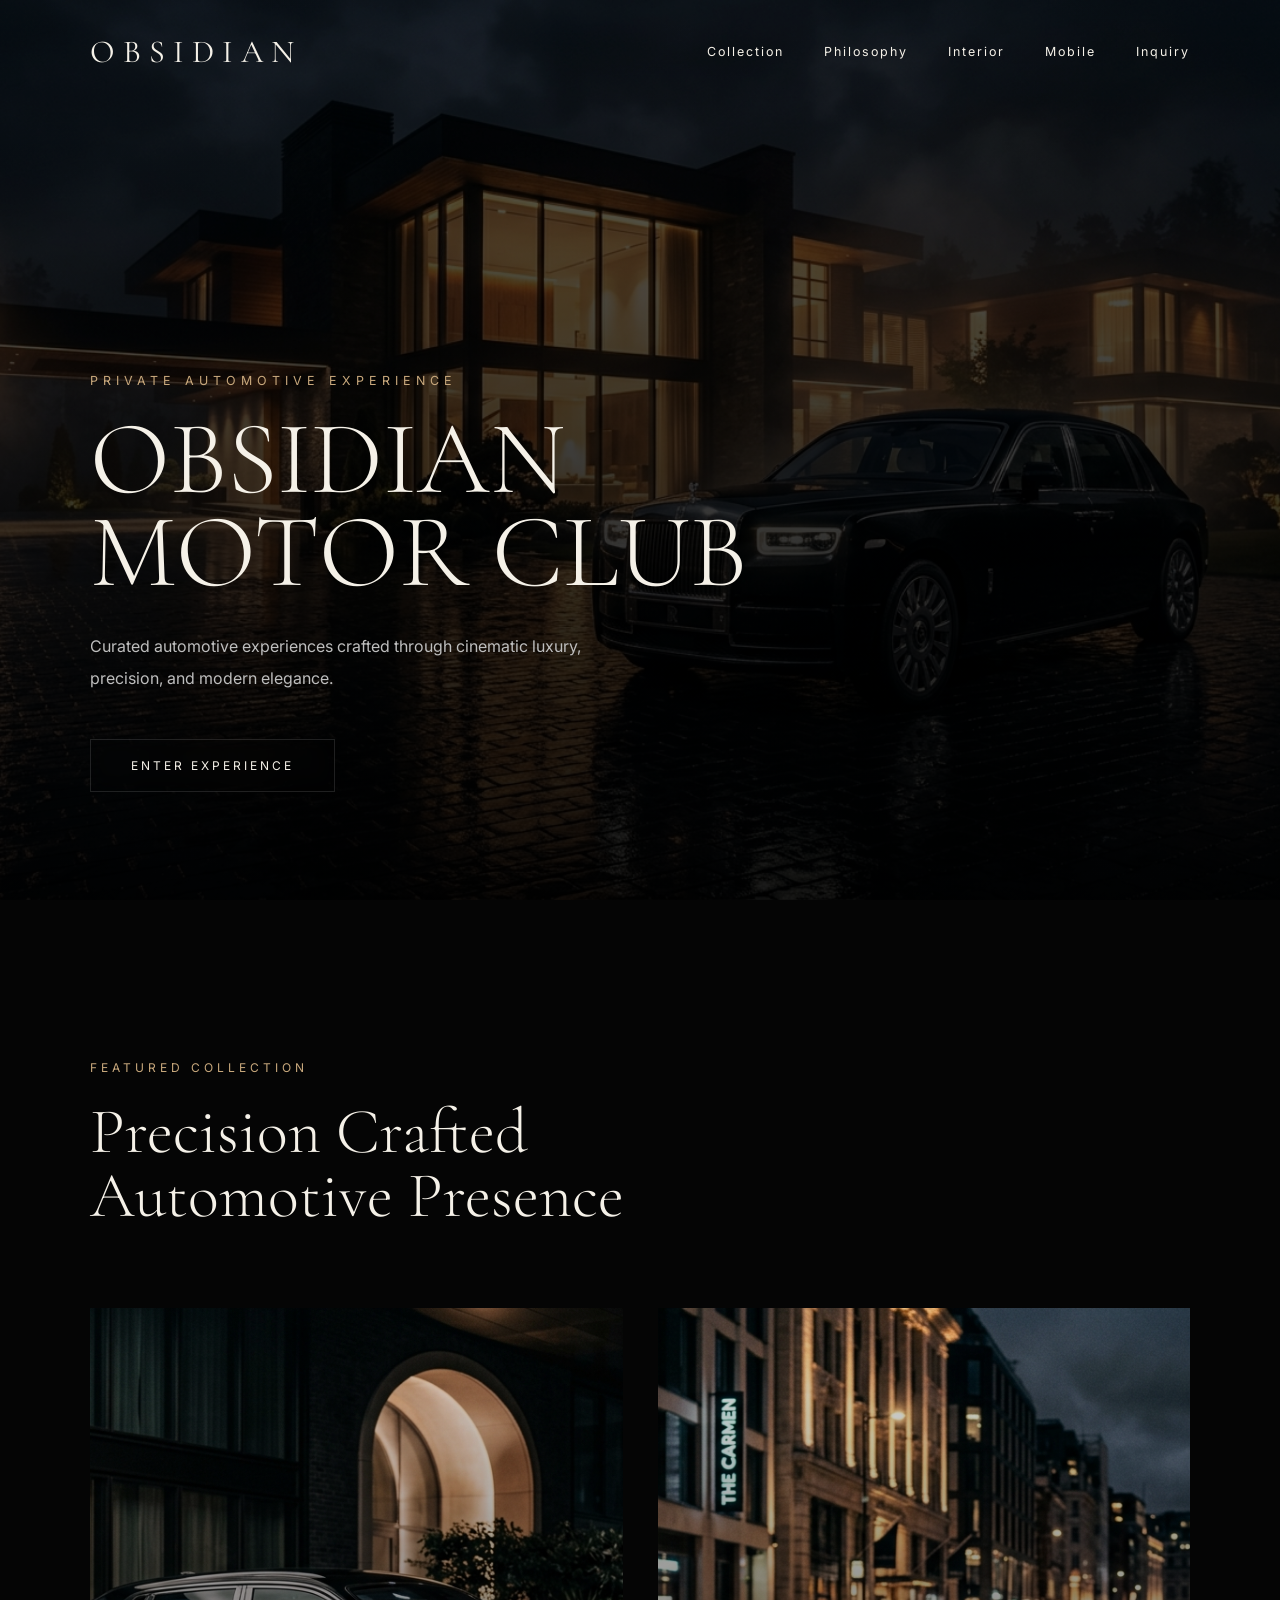
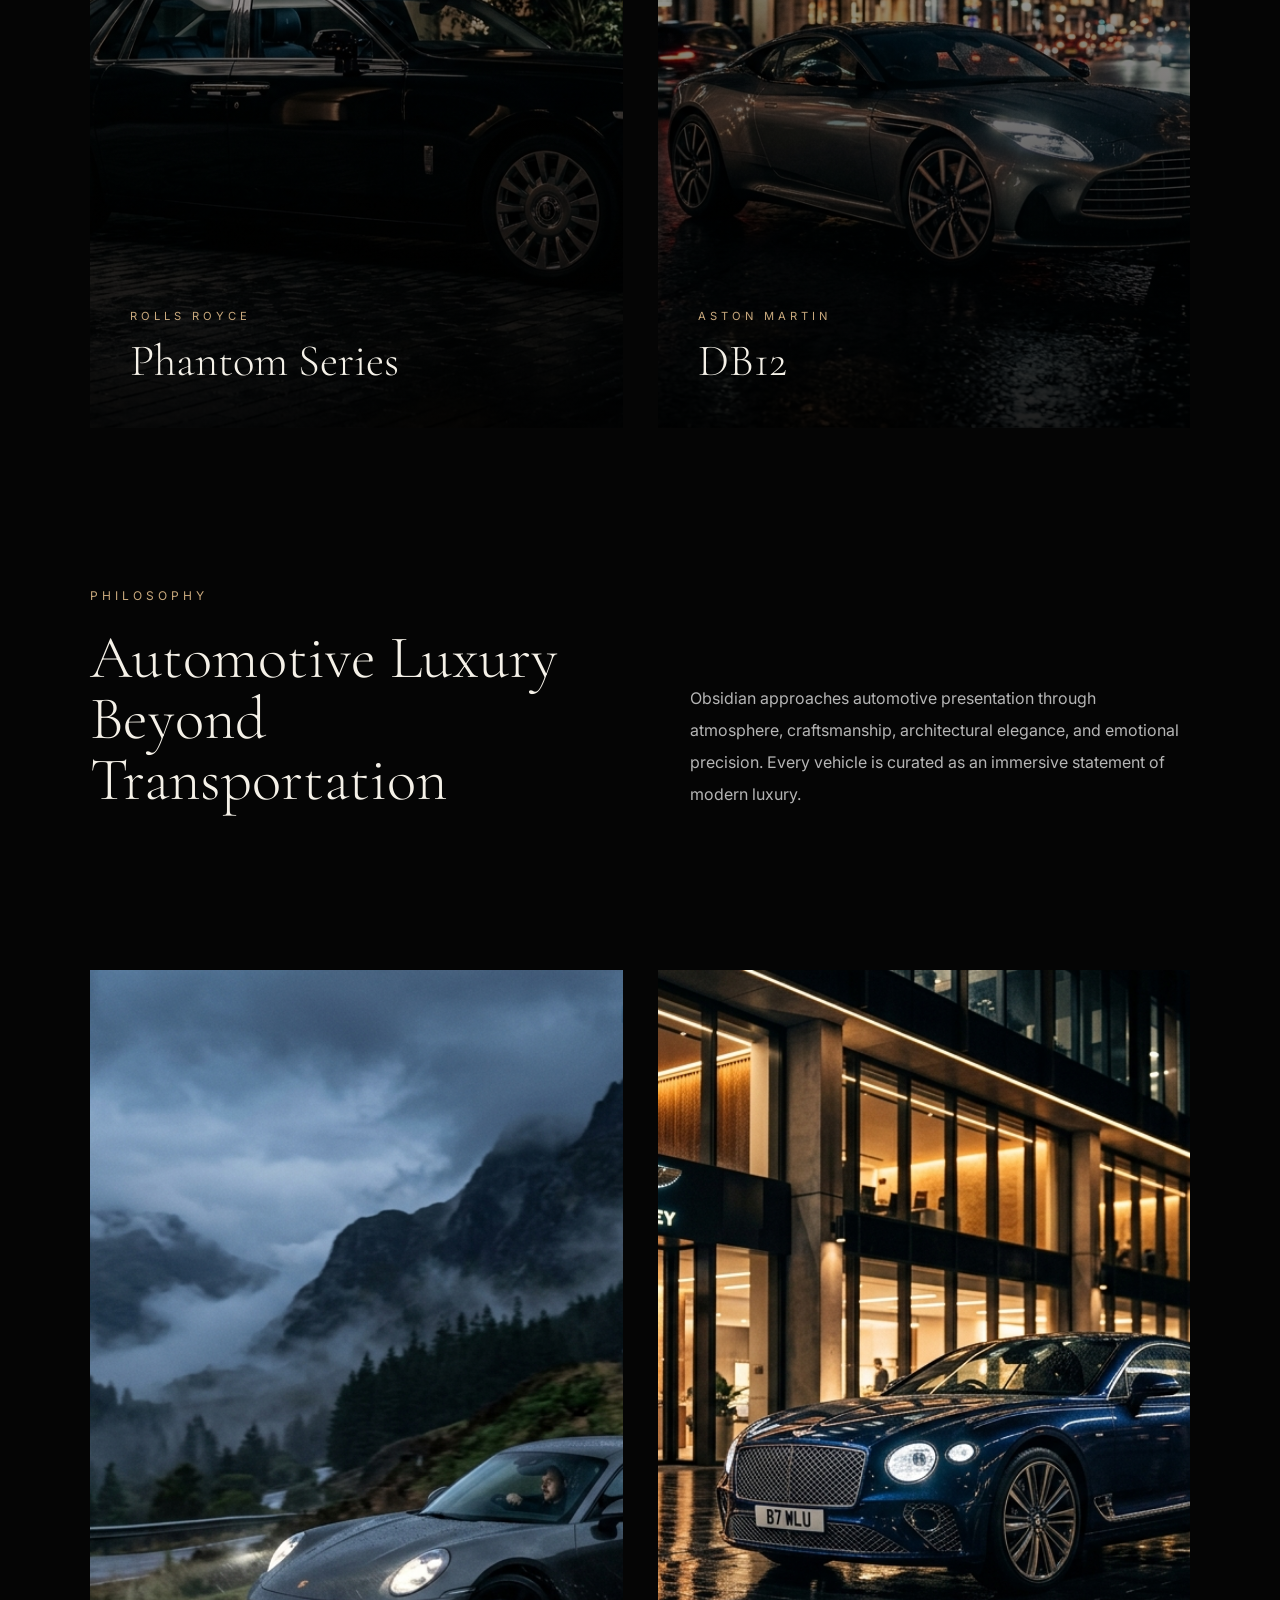
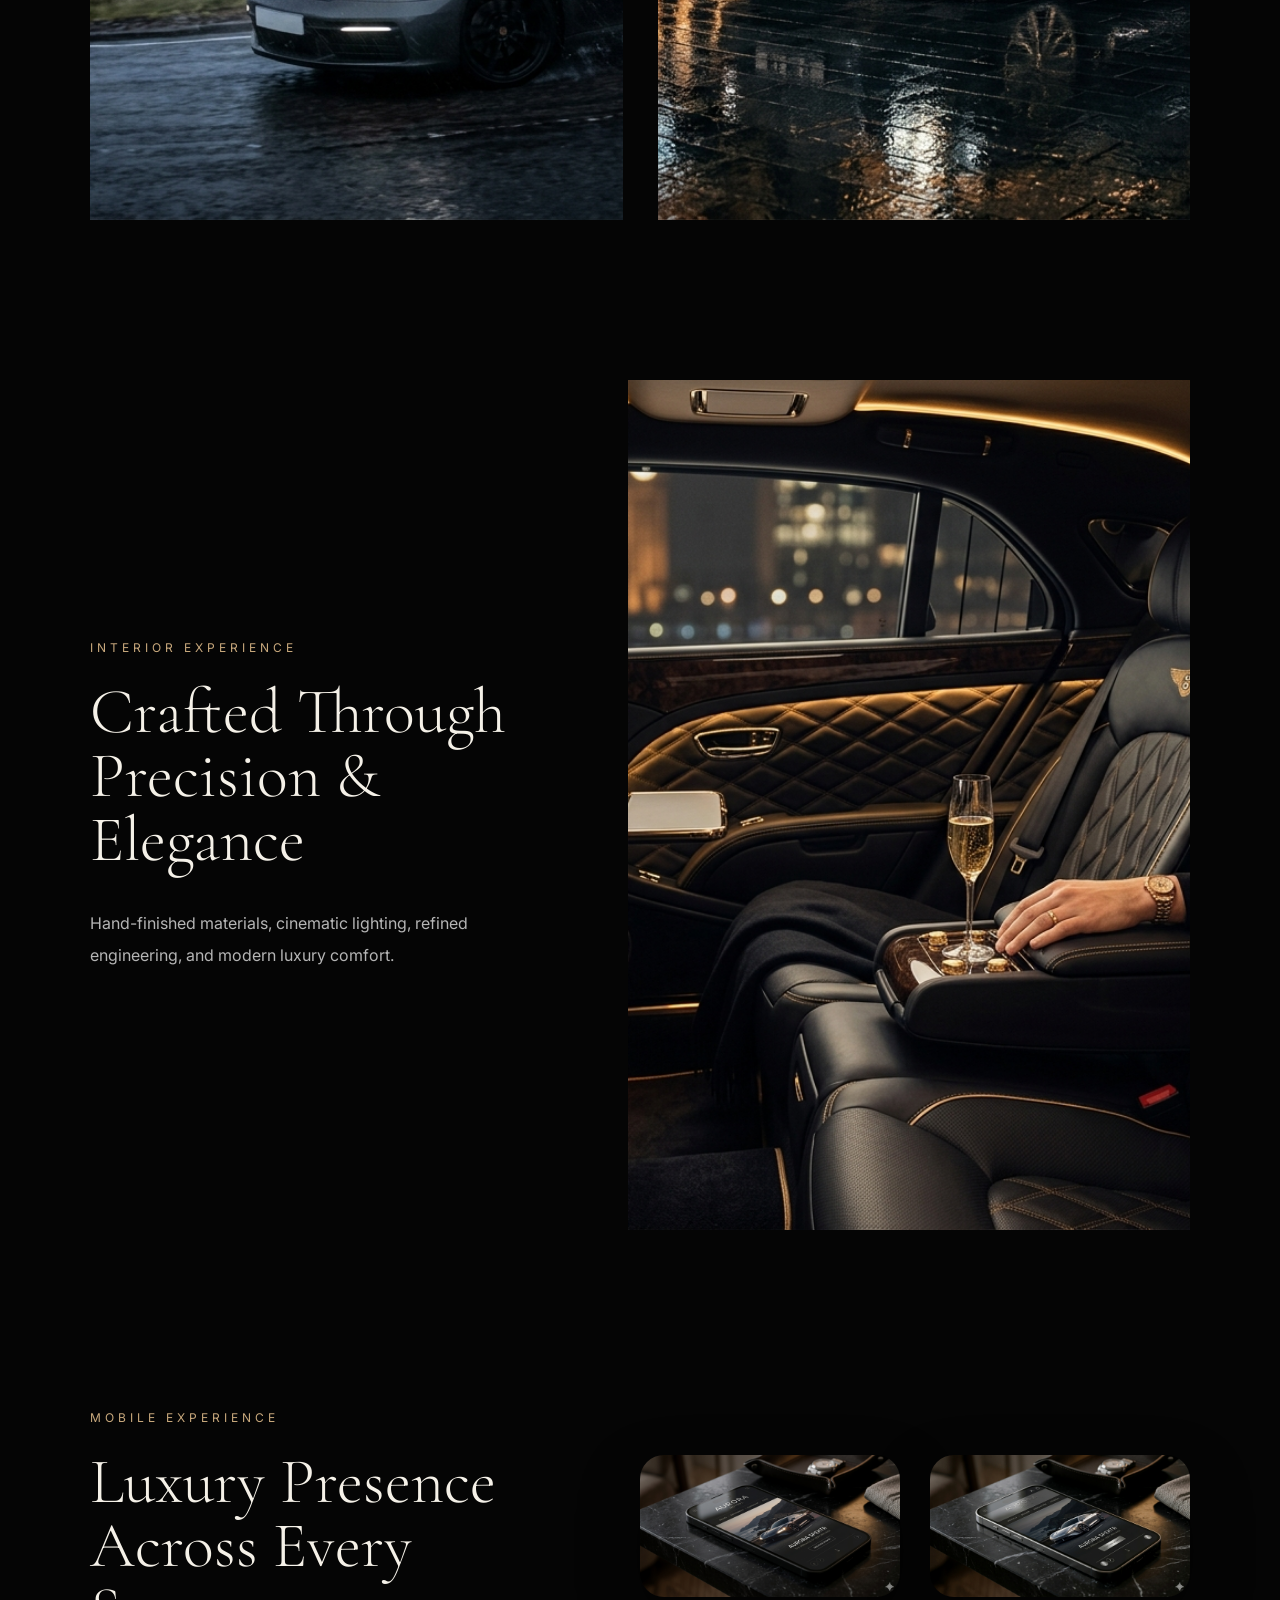
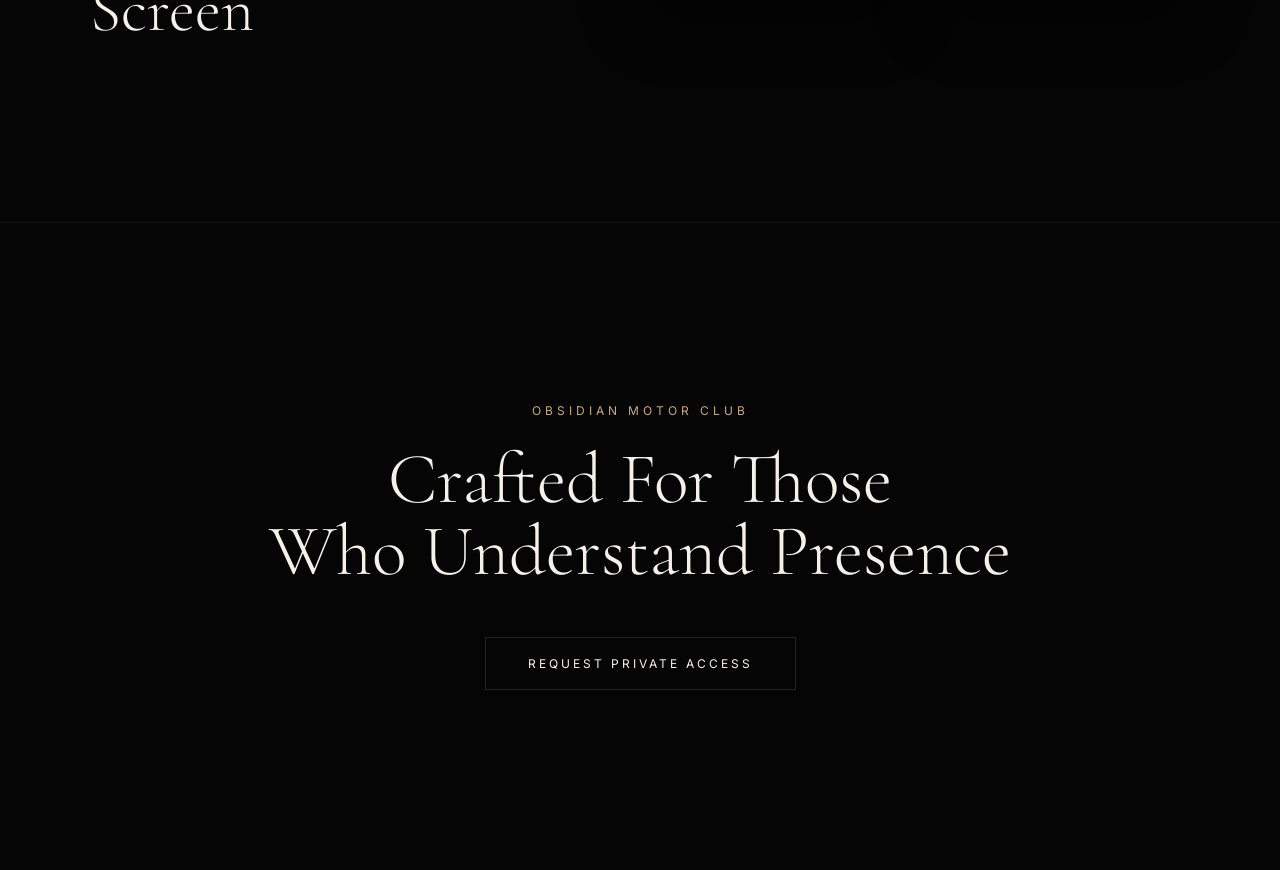
==== index.html @ 3d10000f "index.html" ====
<!DOCTYPE html>

<html lang="en">

<head>

<meta charset="UTF-8">

<meta name="viewport"
content="width=device-width, initial-scale=1.0">

<title>
OBSIDIAN MOTOR CLUB
</title>

<link rel="preconnect"
href="https://fonts.googleapis.com">

<link rel="preconnect"
href="https://fonts.gstatic.com"
crossorigin>

<link
href="https://fonts.googleapis.com/css2?family=Cormorant+Garamond:wght@300;400;500;600&family=Inter:wght@300;400;500&display=swap"
rel="stylesheet">

<link rel="stylesheet"
href="style.css">

</head>

<body>

<!-- HERO -->

<section class="hero">

    <div class="hero-overlay"></div>

    <img
    src="images/obsidian-hero.jpg"
    alt="Obsidian Motor Club"
    class="hero-image parallax">

    <!-- HEADER -->

 <header id="header">

    <div class="logo">

        OBSIDIAN

    </div>

    <nav>

        <a href="#collection">
            Collection
        </a>

        <a href="#philosophy">
            Philosophy
        </a>

        <a href="#interior">
            Interior
        </a>

        <a href="#mobile">
            Mobile
        </a>

        <a href="#contact">
            Inquiry
        </a>

    </nav>

    </header>

    <!-- HERO CONTENT -->

    <div class="hero-content reveal">

        <p>
            PRIVATE AUTOMOTIVE EXPERIENCE
        </p>

        <h1>

            OBSIDIAN <br>
            MOTOR CLUB

        </h1>

        <span>

            Curated automotive experiences
            crafted through cinematic luxury,
            precision, and modern elegance.

        </span>

        <a href="#collection"
        class="hero-btn">

            ENTER EXPERIENCE

        </a>

    </div>

</section>

<!-- COLLECTION -->

<section class="collection reveal"
id="collection">

    <div class="section-title">

        <p>
            FEATURED COLLECTION
        </p>

        <h2>

            Precision Crafted <br>
            Automotive Presence

        </h2>

    </div>

    <div class="collection-grid">

        <!-- CARD 1 -->

        <div class="car-card">

            <img
            src="images/car-1.jpg"
            alt="Rolls Royce"
            class="parallax">

            <div class="car-overlay"></div>

            <div class="car-info">

                <span>
                    ROLLS ROYCE
                </span>

                <h3>
                    Phantom Series
                </h3>

            </div>

        </div>

        <!-- CARD 2 -->

        <div class="car-card">

            <img
            src="images/car-2.jpg"
            alt="Aston Martin"
            class="parallax">

            <div class="car-overlay"></div>

            <div class="car-info">

                <span>
                    ASTON MARTIN
                </span>

                <h3>
                    DB12
                </h3>

            </div>

        </div>

    </div>

</section>

<!-- PHILOSOPHY -->

<section class="philosophy reveal">

    <div class="philosophy-left">

        <p>
            PHILOSOPHY
        </p>

        <h2>

            Automotive Luxury <br>
            Beyond Transportation

        </h2>

    </div>

    <div class="philosophy-right">

        <p>

            Obsidian approaches automotive
            presentation through atmosphere,
            craftsmanship, architectural
            elegance, and emotional precision.

            Every vehicle is curated as an
            immersive statement of modern luxury.

        </p>

    </div>

</section>

<!-- CINEMATIC SHOWCASE -->

<section class="cinematic-showcase reveal">

    <img
    src="images/showcase-1.jpg"
    alt="Luxury Automotive"
    class="parallax">

    <img
    src="images/showcase-2.jpg"
    alt="Luxury Automotive"
    class="parallax">

</section>

<!-- INTERIOR EXPERIENCE -->

<section class="interior-experience reveal">

    <div class="interior-content">

        <p>
            INTERIOR EXPERIENCE
        </p>

        <h2>

            Crafted Through <br>
            Precision & Elegance

        </h2>

        <span>

            Hand-finished materials,
            cinematic lighting,
            refined engineering,
            and modern luxury comfort.

        </span>

    </div>

    <img
    src="images/interior.jpg"
    alt="Luxury Interior"
    class="parallax">

</section>

<!-- MOBILE EXPERIENCE -->

<section class="mobile-experience reveal">

    <div class="mobile-left">

        <p>
            MOBILE EXPERIENCE
        </p>

        <h2>

            Luxury Presence <br>
            Across Every Screen

        </h2>

    </div>

    <div class="mobile-right">

        <img
        src="images/mobile-1.jpg"
        alt="Mobile Experience">

        <img
        src="images/mobile-2.jpg"
        alt="Mobile Experience">

    </div>

</section>

<!-- CLOSING -->

<section class="closing reveal">

    <p>
        OBSIDIAN MOTOR CLUB
    </p>

    <h2>

        Crafted For Those <br>
        Who Understand Presence

    </h2>

    <a href="#">

        REQUEST PRIVATE ACCESS

    </a>

</section>

<script src="script.js"></script>

</body>

            </html>
---- style.css ----
/* RESET */

*{
    margin:0;
    padding:0;
    box-sizing:border-box;
}

html{
    scroll-behavior:smooth;
}

body{
    background:#050505;
    color:#F5F1E8;

    font-family:'Inter',sans-serif;

    overflow-x:hidden;
}

body::after{
    content:"";

    position:fixed;
    inset:0;

    background-image:
    url("https://www.transparenttextures.com/patterns/asfalt-dark.png");

    opacity:0.03;

    pointer-events:none;

    z-index:999;
}

/* GLOBAL */

section{
    position:relative;
}

img{
    display:block;
}

img{
    transition:1.4s ease;
}

img:hover{
    transform:scale(1.02);
}

/* HERO */

.hero{
    position:relative;

    width:100%;
    height:100vh;

    overflow:hidden;
}

.hero-image{
    width:100%;
    height:100%;

    object-fit:cover;

    filter:brightness(45%);
}

.hero-overlay{
    position:absolute;
    inset:0;

    background:
    linear-gradient(
        to bottom,
        rgba(0,0,0,0.15),
        rgba(0,0,0,0.78)
    );

    z-index:1;
}

/* HEADER */

header{
    position:fixed;

    top:0;
    left:0;

    width:100%;

    padding:32px 7%;

    display:flex;
    justify-content:space-between;
    align-items:center;

    z-index:1000;

    transition:0.45s ease;
}

/* STICKY HEADER */

header.sticky{
    background:
    rgba(5,5,5,0.88);

    backdrop-filter:blur(18px);

    border-bottom:
    1px solid rgba(255,255,255,0.05);

    padding:24px 7%;
}

/* NAV */

nav{
    display:flex;
    gap:40px;
}

nav a{
    text-decoration:none;

    color:#F5F1E8;

    font-size:0.78rem;

    letter-spacing:2px;

    transition:0.4s ease;
}

nav a:hover{
    color:#C9A97D;
}

.logo{
    font-family:
    'Cormorant Garamond',serif;

    font-size:2rem;

    letter-spacing:8px;
}

.header-btn{
    color:#F5F1E8;

    text-decoration:none;

    letter-spacing:3px;

    font-size:0.75rem;

    transition:0.4s ease;
}

.header-btn:hover{
    color:#C9A97D;
}

/* HERO CONTENT */

.hero-content{
    position:absolute;

    left:7%;
    bottom:12%;

    z-index:5;

    max-width:700px;
}

.hero-content{
    animation:
    heroFade 1.8s ease;
}

@keyframes heroFade{

    from{
        opacity:0;
        transform:
        translateY(40px);
    }

    to{
        opacity:1;
        transform:
        translateY(0);
    }

}
    
.hero-content p{
    color:#C9A97D;

    letter-spacing:5px;

    font-size:0.78rem;

    margin-bottom:25px;
}

.hero-content h1{
    font-family:
    'Cormorant Garamond',serif;

    font-size:6.5rem;
    font-weight:300;

    line-height:0.9;

    margin-bottom:30px;
}

.hero-content span{
    display:block;

    max-width:560px;

    color:#BEBEBE;

    line-height:2;

    margin-bottom:45px;
}

.hero-btn{
    display:inline-block;

    padding:18px 40px;

    border:
    1px solid rgba(255,255,255,0.12);

    color:#F5F1E8;

    text-decoration:none;

    letter-spacing:3px;

    font-size:0.75rem;

    transition:0.45s ease;

    backdrop-filter:blur(10px);
}

.hero-btn:hover{
    background:#F5F1E8;
    color:#050505;
             }

/* COLLECTION */

.collection{
    padding:160px 7%;
}

.section-title{
    margin-bottom:80px;
}

.section-title p{
    color:#C9A97D;

    letter-spacing:4px;

    font-size:0.75rem;

    margin-bottom:25px;
}

.section-title h2{
    font-family:
    'Cormorant Garamond',serif;

    font-size:4rem;
    font-weight:300;

    line-height:1;
}

/* GRID */

.collection-grid{
    display:grid;

    grid-template-columns:
    repeat(2,1fr);

    gap:35px;
}

/* CARD */

.car-card{
    position:relative;

    overflow:hidden;

    height:720px;
}

.car-card img{
    width:100%;
    height:100%;

    object-fit:cover;

    transition:1.2s ease;
}

.car-card:hover img{
    transform:scale(1.05);
}

.car-overlay{
    position:absolute;
    inset:0;

    background:
    linear-gradient(
        to top,
        rgba(0,0,0,0.88),
        rgba(0,0,0,0.1)
    );
}

.car-info{
    position:absolute;

    left:40px;
    bottom:40px;

    z-index:5;
}

.car-info span{
    color:#C9A97D;

    letter-spacing:4px;

    font-size:0.7rem;
}

.car-info h3{
    margin-top:10px;

    font-family:
    'Cormorant Garamond',serif;

    font-size:2.8rem;
    font-weight:300;
}

/* PHILOSOPHY */

.philosophy{
    padding:0 7% 160px;

    display:grid;

    grid-template-columns:
    1fr 1fr;

    gap:100px;
}

.philosophy-left p{
    color:#C9A97D;

    letter-spacing:4px;

    font-size:0.75rem;

    margin-bottom:25px;
}

.philosophy-left h2{
    font-family:
    'Cormorant Garamond',serif;

    font-size:3.8rem;
    font-weight:300;

    line-height:1;
}

.philosophy-right{
    display:flex;
    align-items:flex-end;
}

.philosophy-right p{
    color:#B5B5B5;

    line-height:2;
}

/* CINEMATIC SHOWCASE */

.cinematic-showcase{
    padding:0 7% 160px;

    display:grid;

    grid-template-columns:
    1fr 1fr;

    gap:35px;
}

.cinematic-showcase img{
    width:100%;
    height:850px;

    object-fit:cover;

    transition:1s ease;
}

.cinematic-showcase img:hover{
    transform:scale(1.02);
    }

/* INTERIOR EXPERIENCE */

.interior-experience{
    padding:0 7% 180px;

    display:grid;

    grid-template-columns:
    1fr 1.2fr;

    gap:70px;

    align-items:center;
}

.interior-content p{
    color:#C9A97D;

    letter-spacing:4px;

    font-size:0.75rem;

    margin-bottom:25px;
}

.interior-content h2{
    font-family:
    'Cormorant Garamond',serif;

    font-size:4rem;
    font-weight:300;

    line-height:1;

    margin-bottom:35px;
}

.interior-content span{
    display:block;

    color:#B5B5B5;

    line-height:2;

    max-width:500px;
}

.interior-experience img{
    width:100%;
    height:850px;

    object-fit:cover;
}

/* MOBILE EXPERIENCE */

.mobile-experience{
    padding:0 7% 180px;

    display:grid;

    grid-template-columns:
    1fr 1fr;

    gap:80px;

    align-items:center;
}

.mobile-left p{
    color:#C9A97D;

    letter-spacing:4px;

    font-size:0.75rem;

    margin-bottom:25px;
}

.mobile-left h2{
    font-family:
    'Cormorant Garamond',serif;

    font-size:4rem;
    font-weight:300;

    line-height:1;
}

.mobile-right{
    display:flex;
    justify-content:center;
    gap:30px;
}

.mobile-right img{
    width:260px;

    border-radius:24px;

    box-shadow:
    0 25px 60px rgba(0,0,0,0.45);
}

/* CLOSING */

.closing{
    padding:180px 7%;

    text-align:center;

    border-top:
    1px solid rgba(255,255,255,0.05);
}

.closing p{
    color:#C9A97D;

    letter-spacing:4px;

    font-size:0.75rem;

    margin-bottom:25px;
}

.closing h2{
    font-family:
    'Cormorant Garamond',serif;

    font-size:4.5rem;
    font-weight:300;

    line-height:1;

    margin-bottom:50px;
}

.closing a{
    display:inline-block;

    padding:18px 42px;

    border:
    1px solid rgba(255,255,255,0.12);

    color:#F5F1E8;

    text-decoration:none;

    letter-spacing:3px;

    font-size:0.75rem;

    transition:0.45s ease;
}

.closing a:hover{
    background:#F5F1E8;
    color:#050505;
}

/* REVEAL */

.reveal{
    opacity:0;

    transform:
    translateY(80px);

    transition:
    opacity 1.2s ease,
    transform 1.2s ease;
}

.reveal.active{
    opacity:1;

    transform:
    translateY(0);
    }

/* RESPONSIVE */

@media(max-width:992px){

    .hero-content h1,
    .section-title h2,
    .philosophy-left h2,
    .interior-content h2,
    .mobile-left h2,
    .closing h2{
        font-size:3rem;
    }

    .collection-grid,
    .cinematic-showcase,
    .philosophy,
    .interior-experience,
    .mobile-experience{
        grid-template-columns:1fr;
    }

    .car-card,
    .cinematic-showcase img,
    .interior-experience img{
        height:600px;
    }

}

@media(max-width:768px){

    header{
        padding:28px 6%;
    }

    .hero-content{
        left:6%;
        right:6%;
        bottom:10%;
    }

    .hero-content h1{
        font-size:3.5rem;
    }

    .collection,
    .philosophy,
    .cinematic-showcase,
    .interior-experience,
    .mobile-experience,
    .closing{
        padding-left:6%;
        padding-right:6%;
    }

    .mobile-right{
        flex-direction:column;
        align-items:center;
    }

    .mobile-right img{
        width:220px;
    }

    }
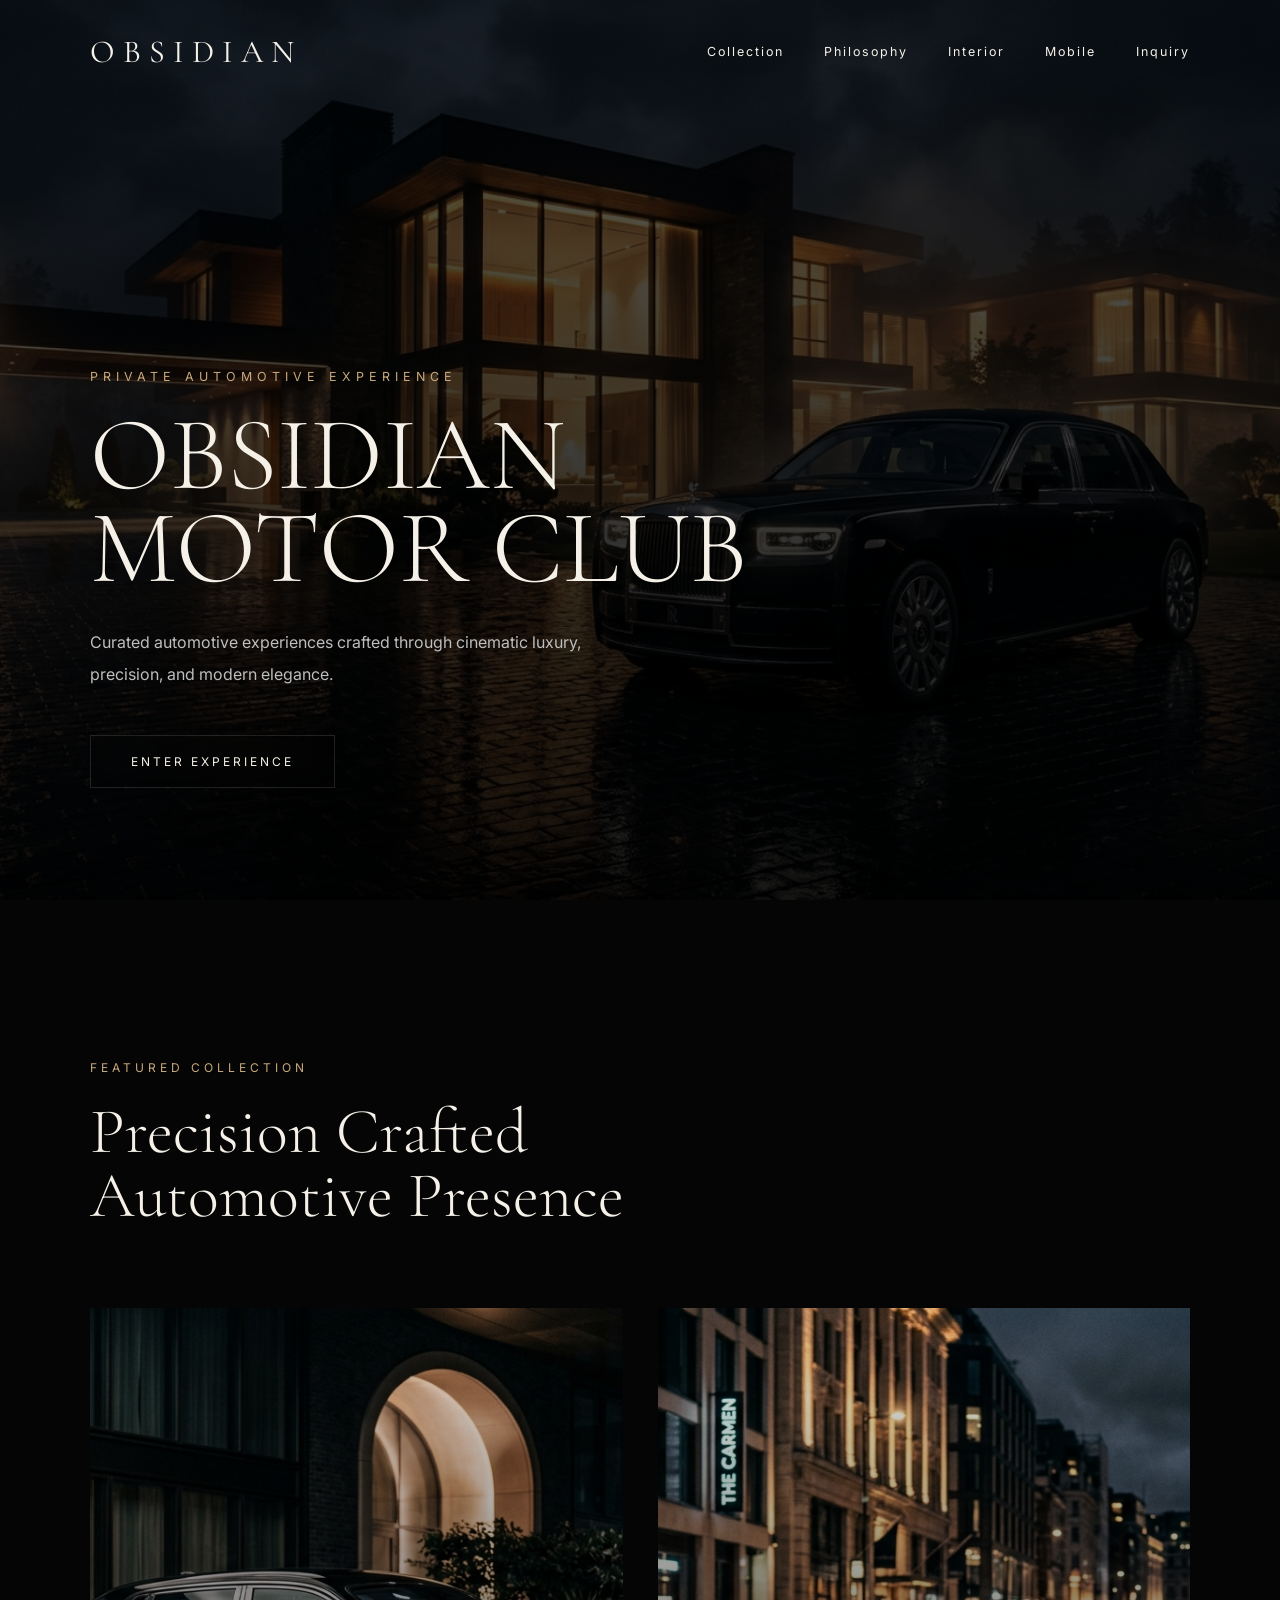
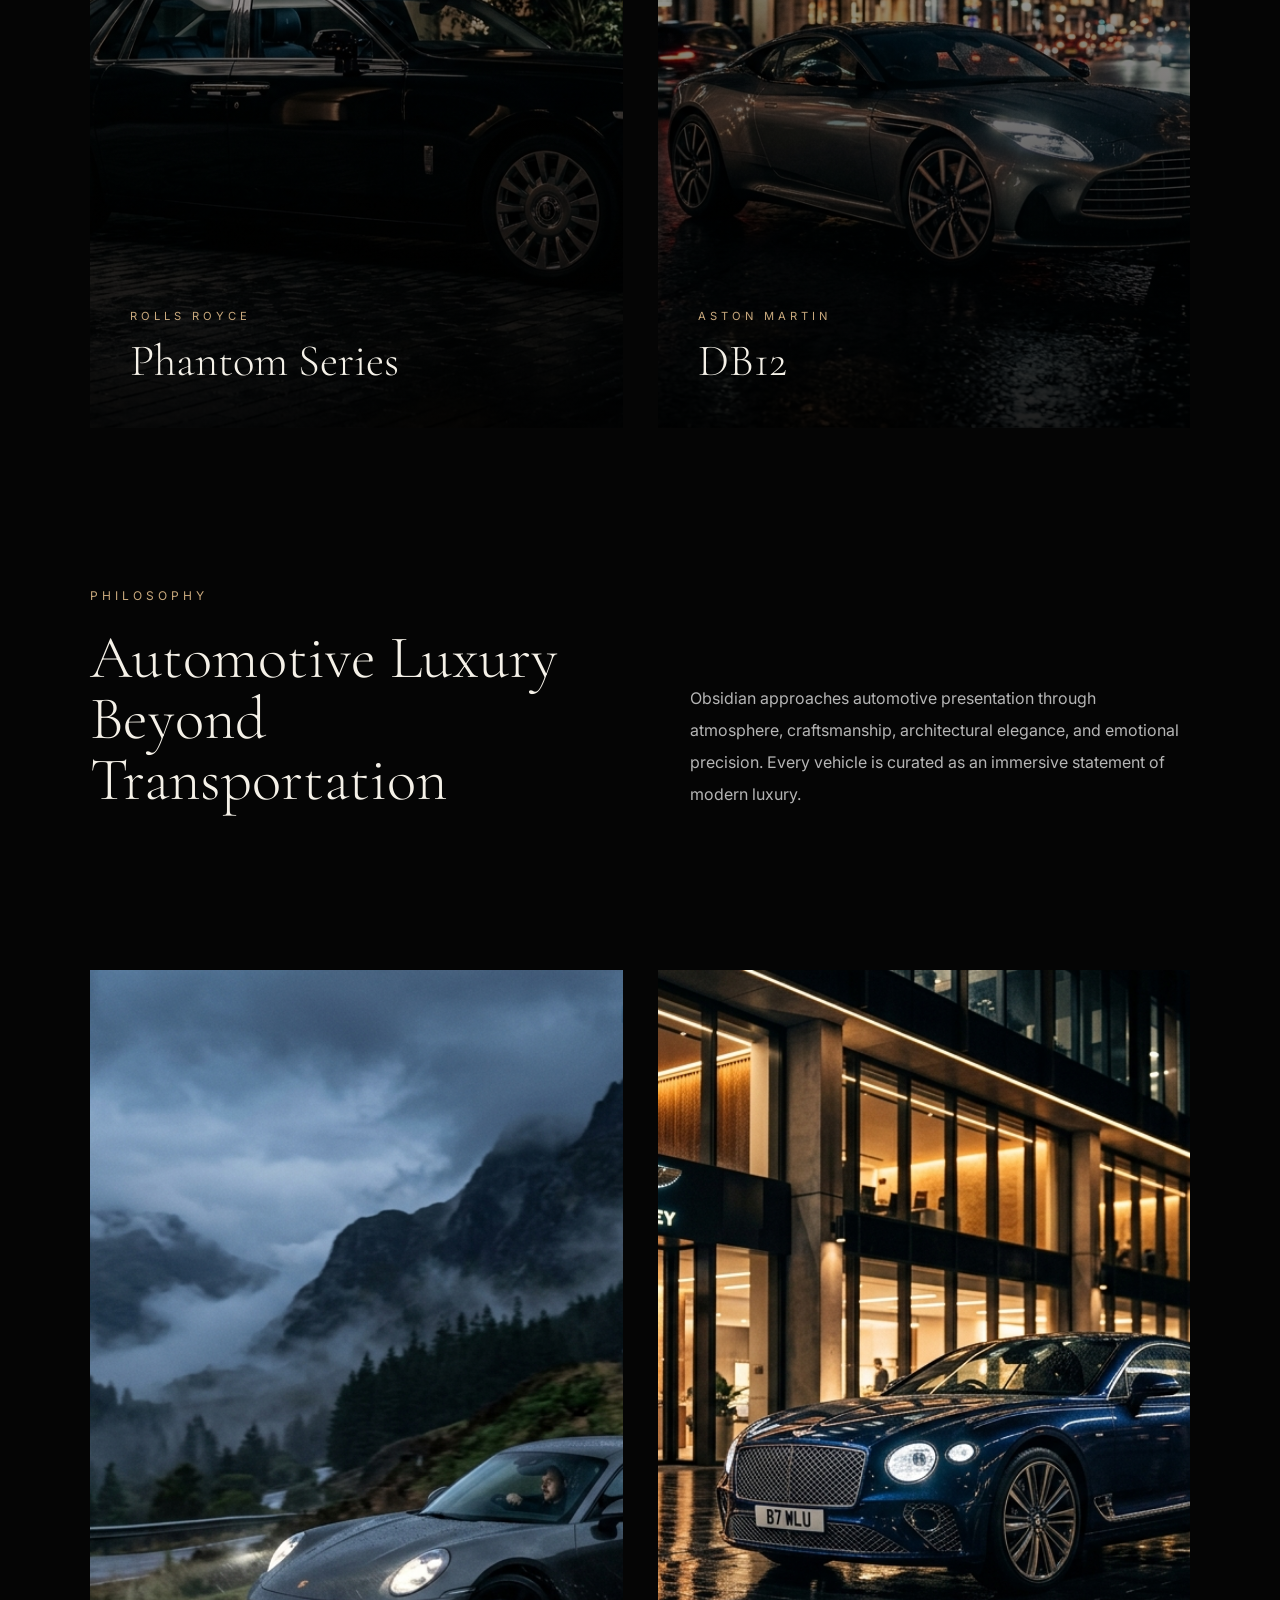
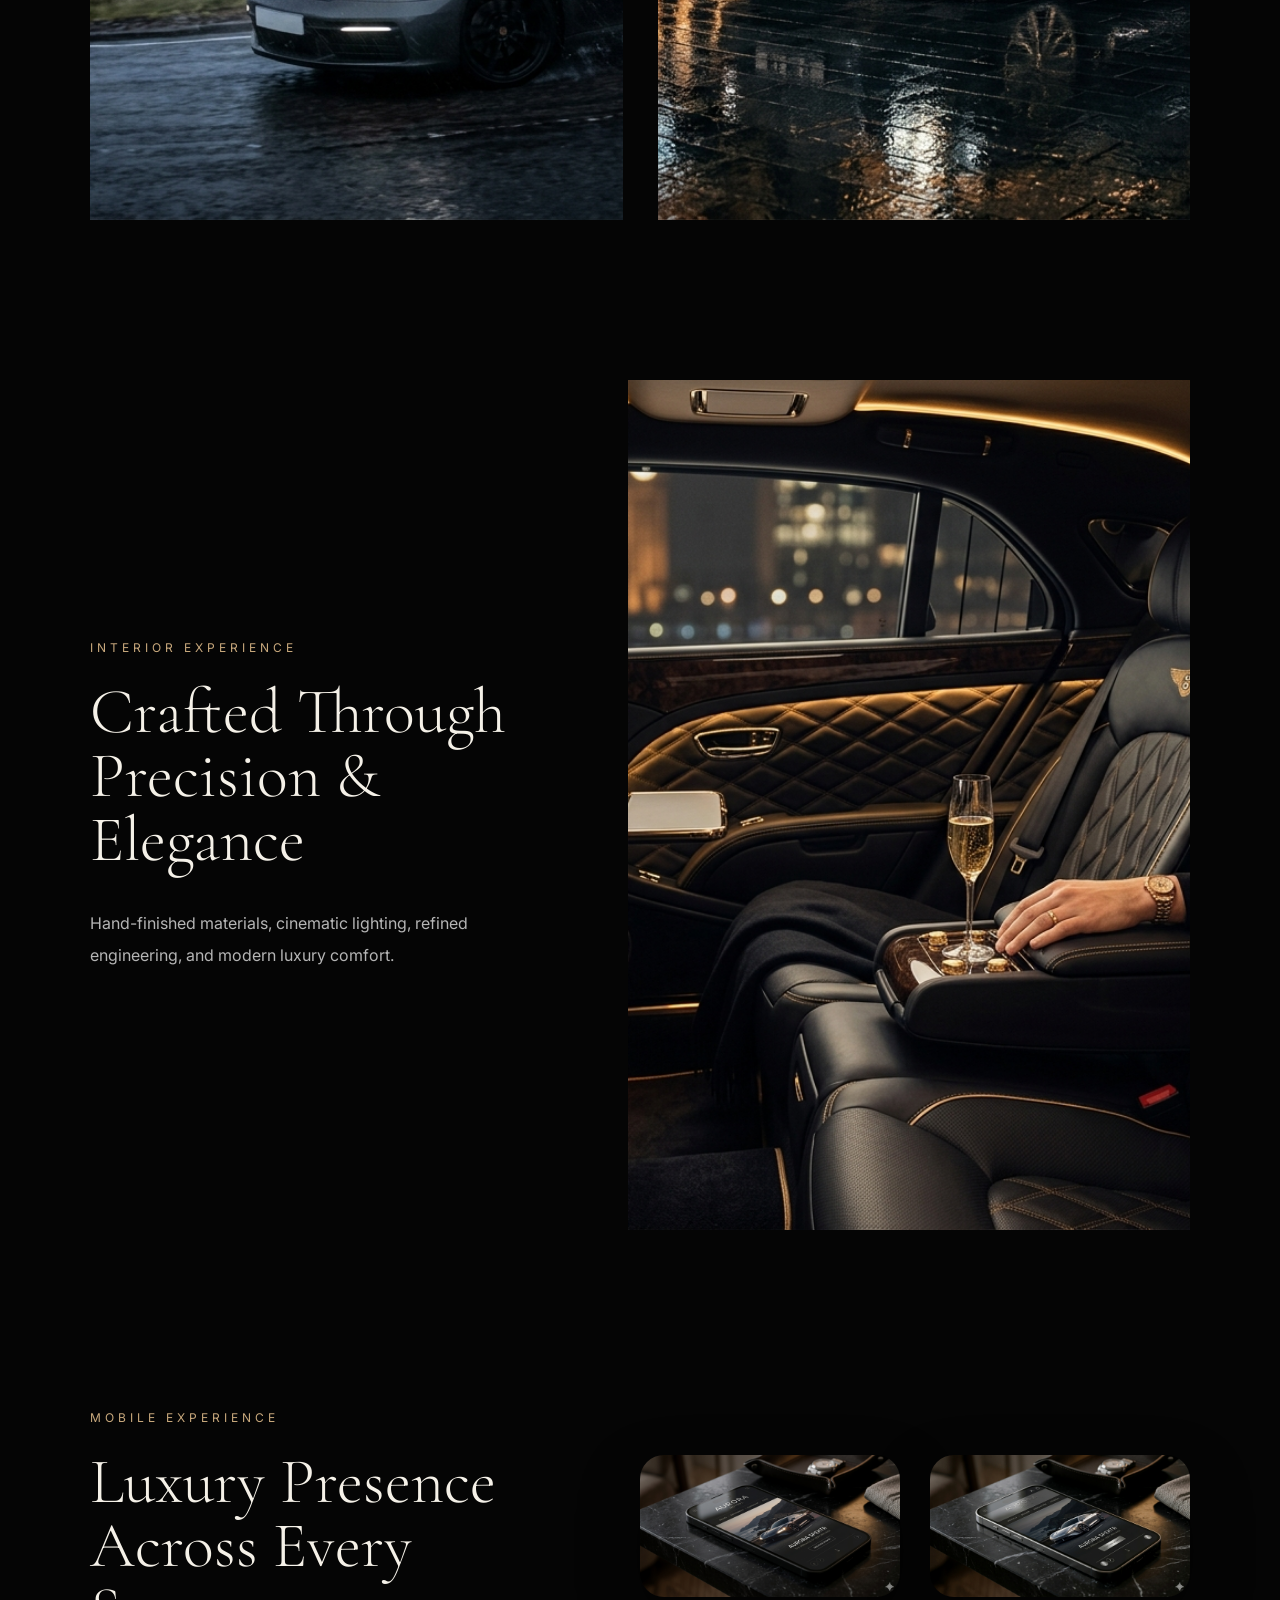
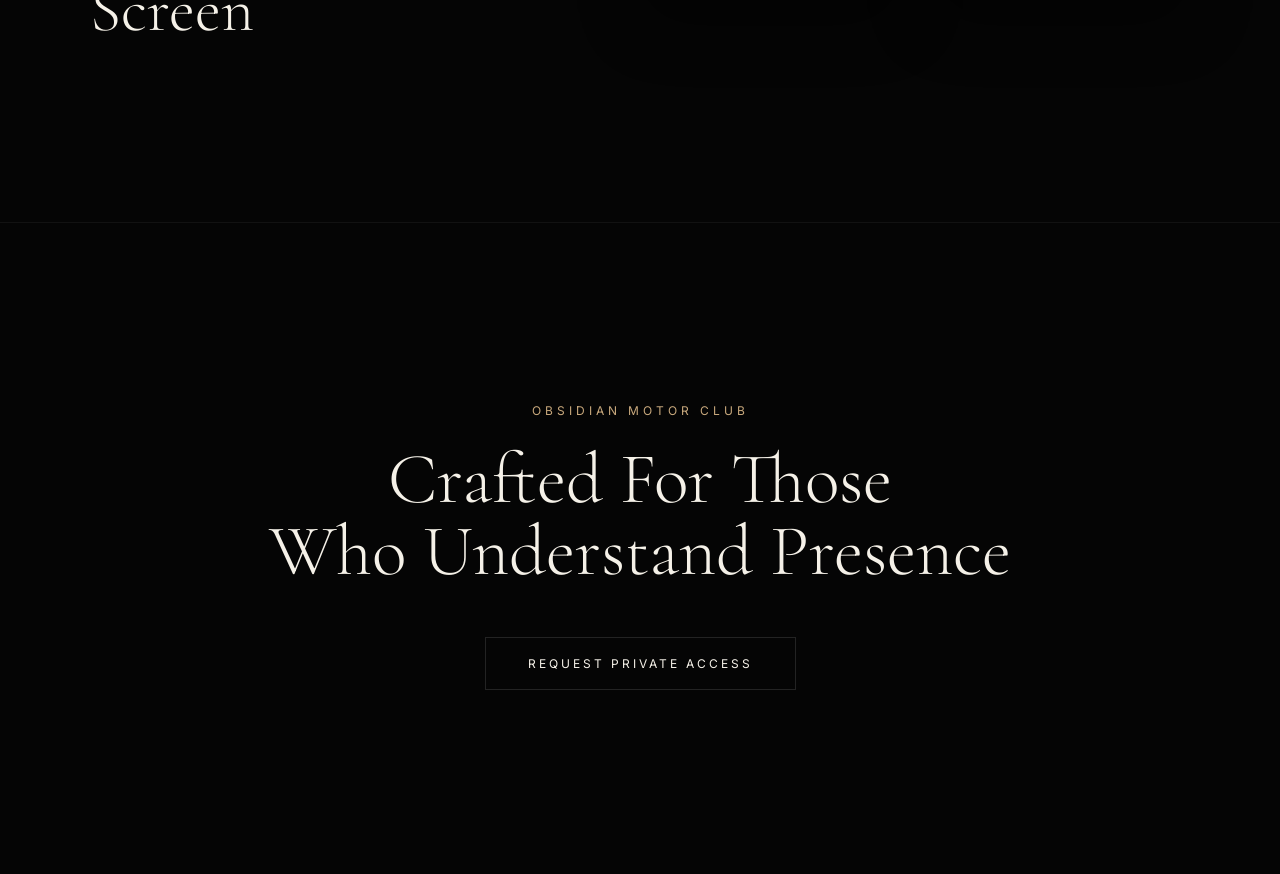
==== commit cda73454: "index.html" ====
--- a/index.html
+++ b/index.html
@@ -190,7 +190,8 @@
 
 <!-- PHILOSOPHY -->
 
-<section class="philosophy reveal">
+<section class="philosophy reveal"
+id="philosophy">
 
     <div class="philosophy-left">
 
@@ -243,7 +244,8 @@
 
 <!-- INTERIOR EXPERIENCE -->
 
-<section class="interior-experience reveal">
+<section class="interior-experience reveal"
+id="interior">
 
     <div class="interior-content">
 
@@ -278,8 +280,9 @@
 
 <!-- MOBILE EXPERIENCE -->
 
-<section class="mobile-experience reveal">
-
+<section class="mobile-experience reveal"
+id="mobile">
+    
     <div class="mobile-left">
 
         <p>
@@ -311,7 +314,8 @@
 
 <!-- CLOSING -->
 
-<section class="closing reveal">
+<section class="closing reveal"
+id="contact">
 
     <p>
         OBSIDIAN MOTOR CLUB
@@ -324,7 +328,7 @@
 
     </h2>
 
-    <a href="#">
+    <a href="https://kagonameshack-cmyk.github.io/Kagona-webdesign-/index.html#projects">
 
         REQUEST PRIVATE ACCESS
 
--- a/style.css
+++ b/style.css
@@ -263,6 +263,36 @@
     background:#F5F1E8;
     color:#050505;
              }
+
+.hero-btn,
+.closing a{
+    position:relative;
+
+    overflow:hidden;
+}
+
+.hero-btn::before,
+.closing a::before{
+    content:"";
+
+    position:absolute;
+
+    top:0;
+    left:-100%;
+
+    width:100%;
+    height:100%;
+
+    background:
+    rgba(255,255,255,0.08);
+
+    transition:0.6s ease;
+}
+
+.hero-btn:hover::before,
+.closing a:hover::before{
+    left:100%;
+}
 
 /* COLLECTION */
 
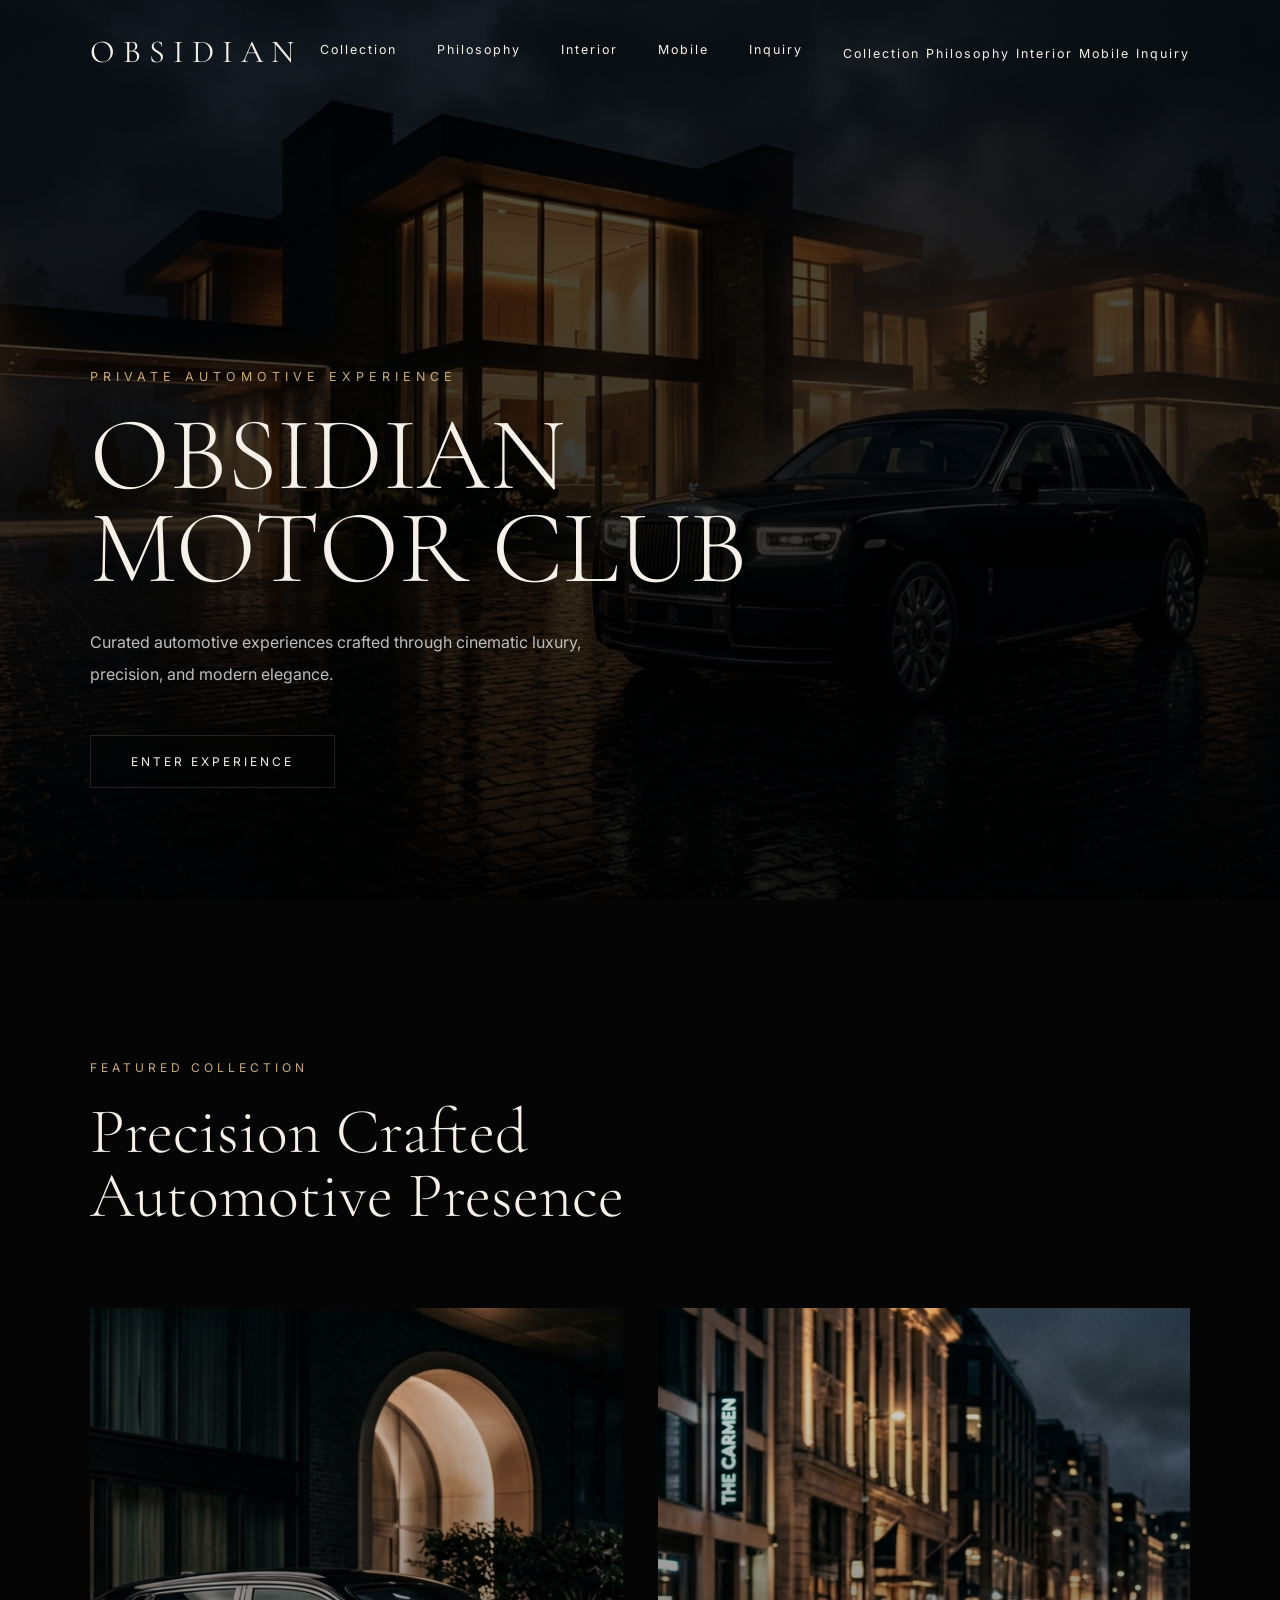
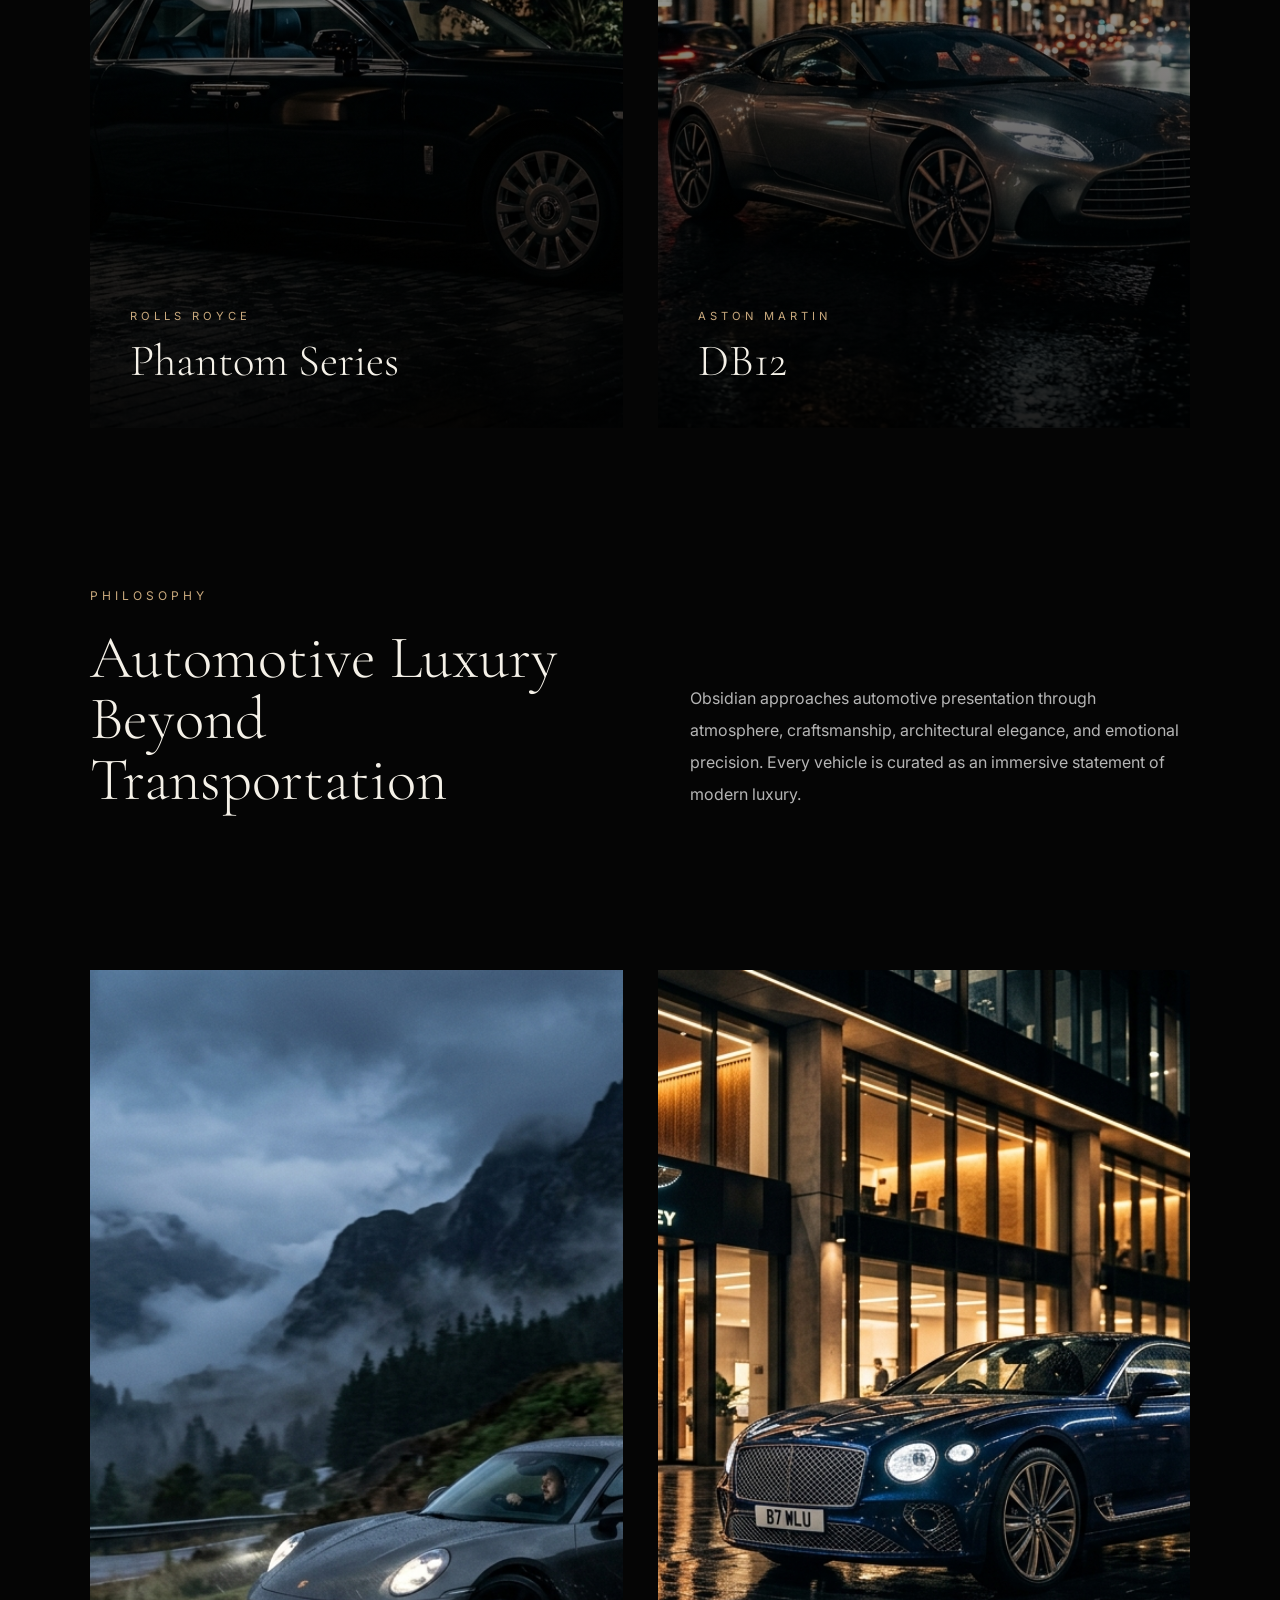
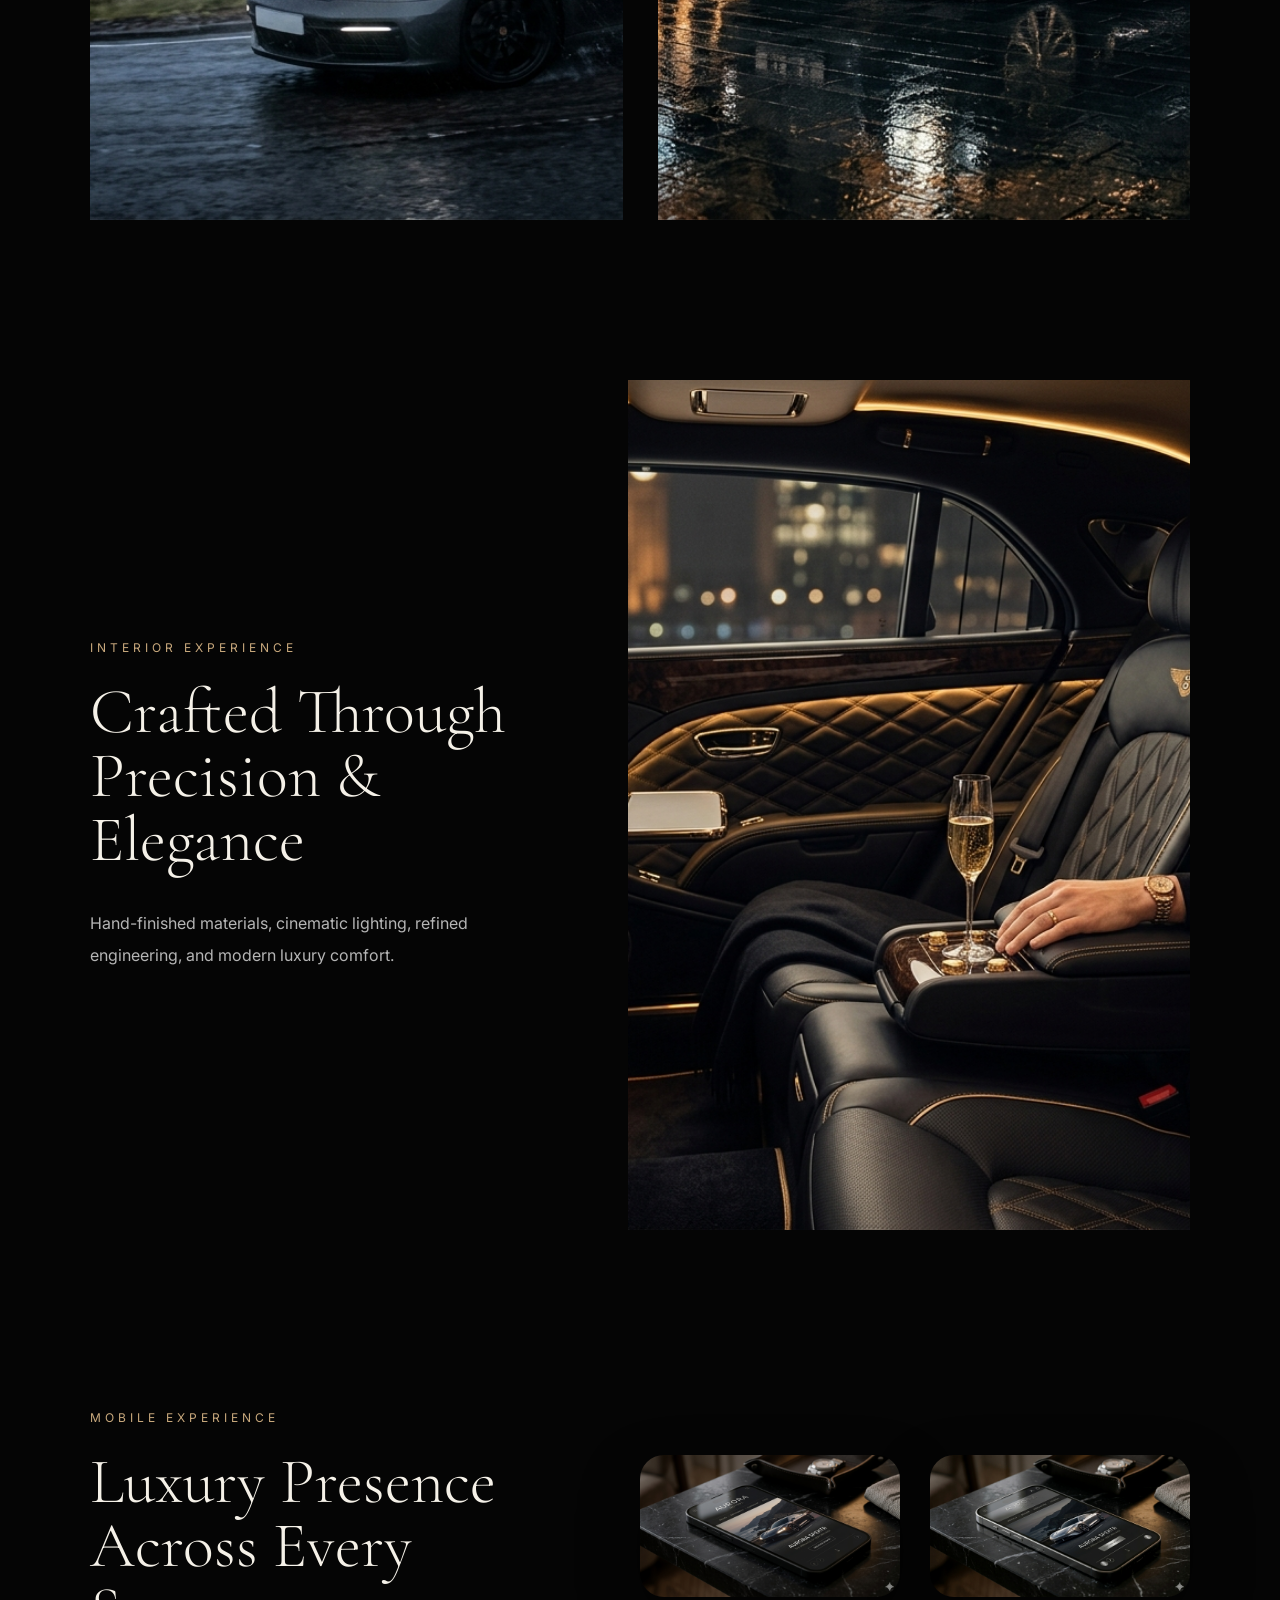
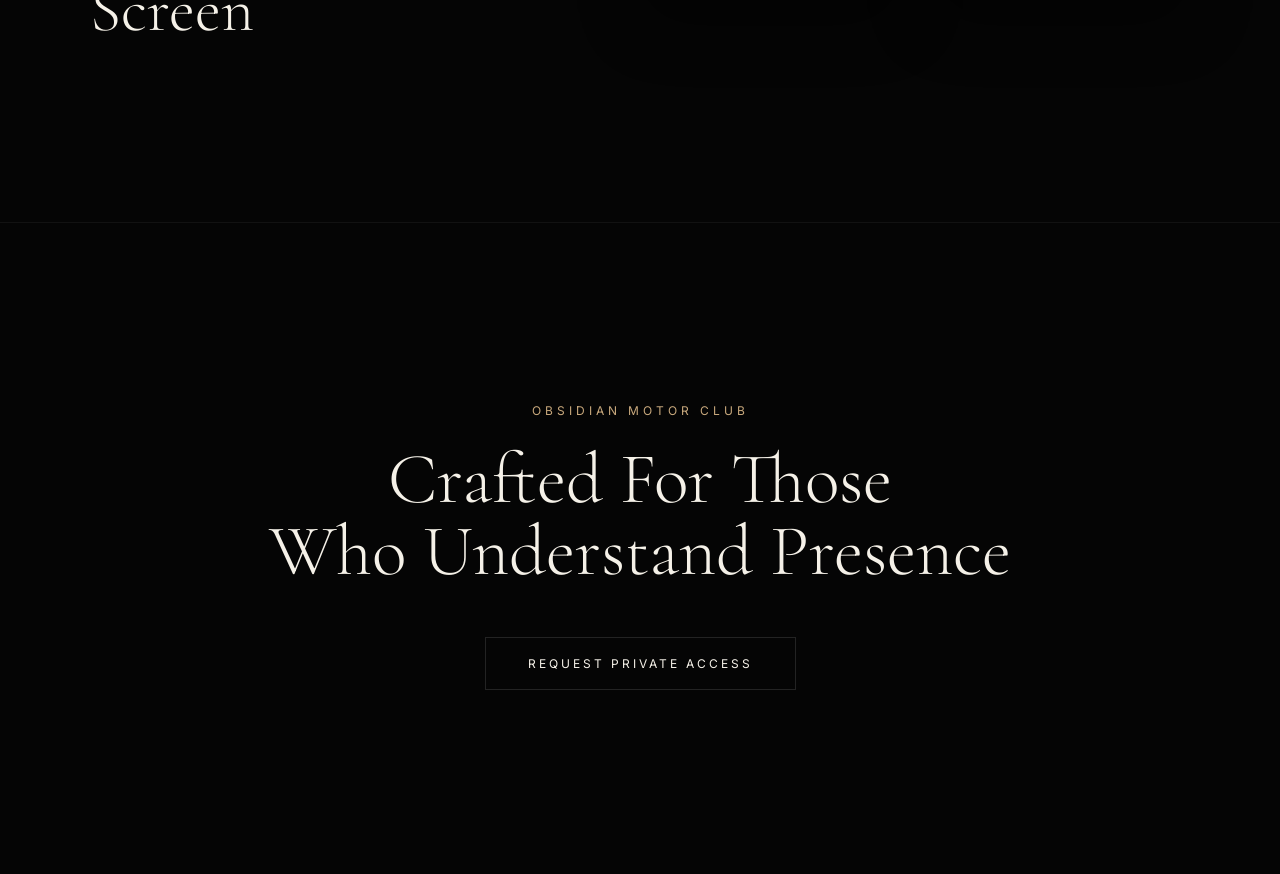
==== commit 9a94344f: "index.html" ====
--- a/index.html
+++ b/index.html
@@ -52,6 +52,14 @@
 
     </div>
 
+     <div class="menu-toggle"
+id="menu-toggle">
+
+    <span></span>
+    <span></span>
+
+     </div>
+
     <nav>
 
         <a href="#collection">
@@ -73,6 +81,31 @@
         <a href="#contact">
             Inquiry
         </a>
+
+   <div class="mobile-menu"
+id="mobile-menu">
+
+    <a href="#collection">
+        Collection
+    </a>
+
+    <a href="#philosophy">
+        Philosophy
+    </a>
+
+    <a href="#interior">
+        Interior
+    </a>
+
+    <a href="#mobile">
+        Mobile
+    </a>
+
+    <a href="#contact">
+        Inquiry
+    </a>
+
+   </div>     
 
     </nav>
 
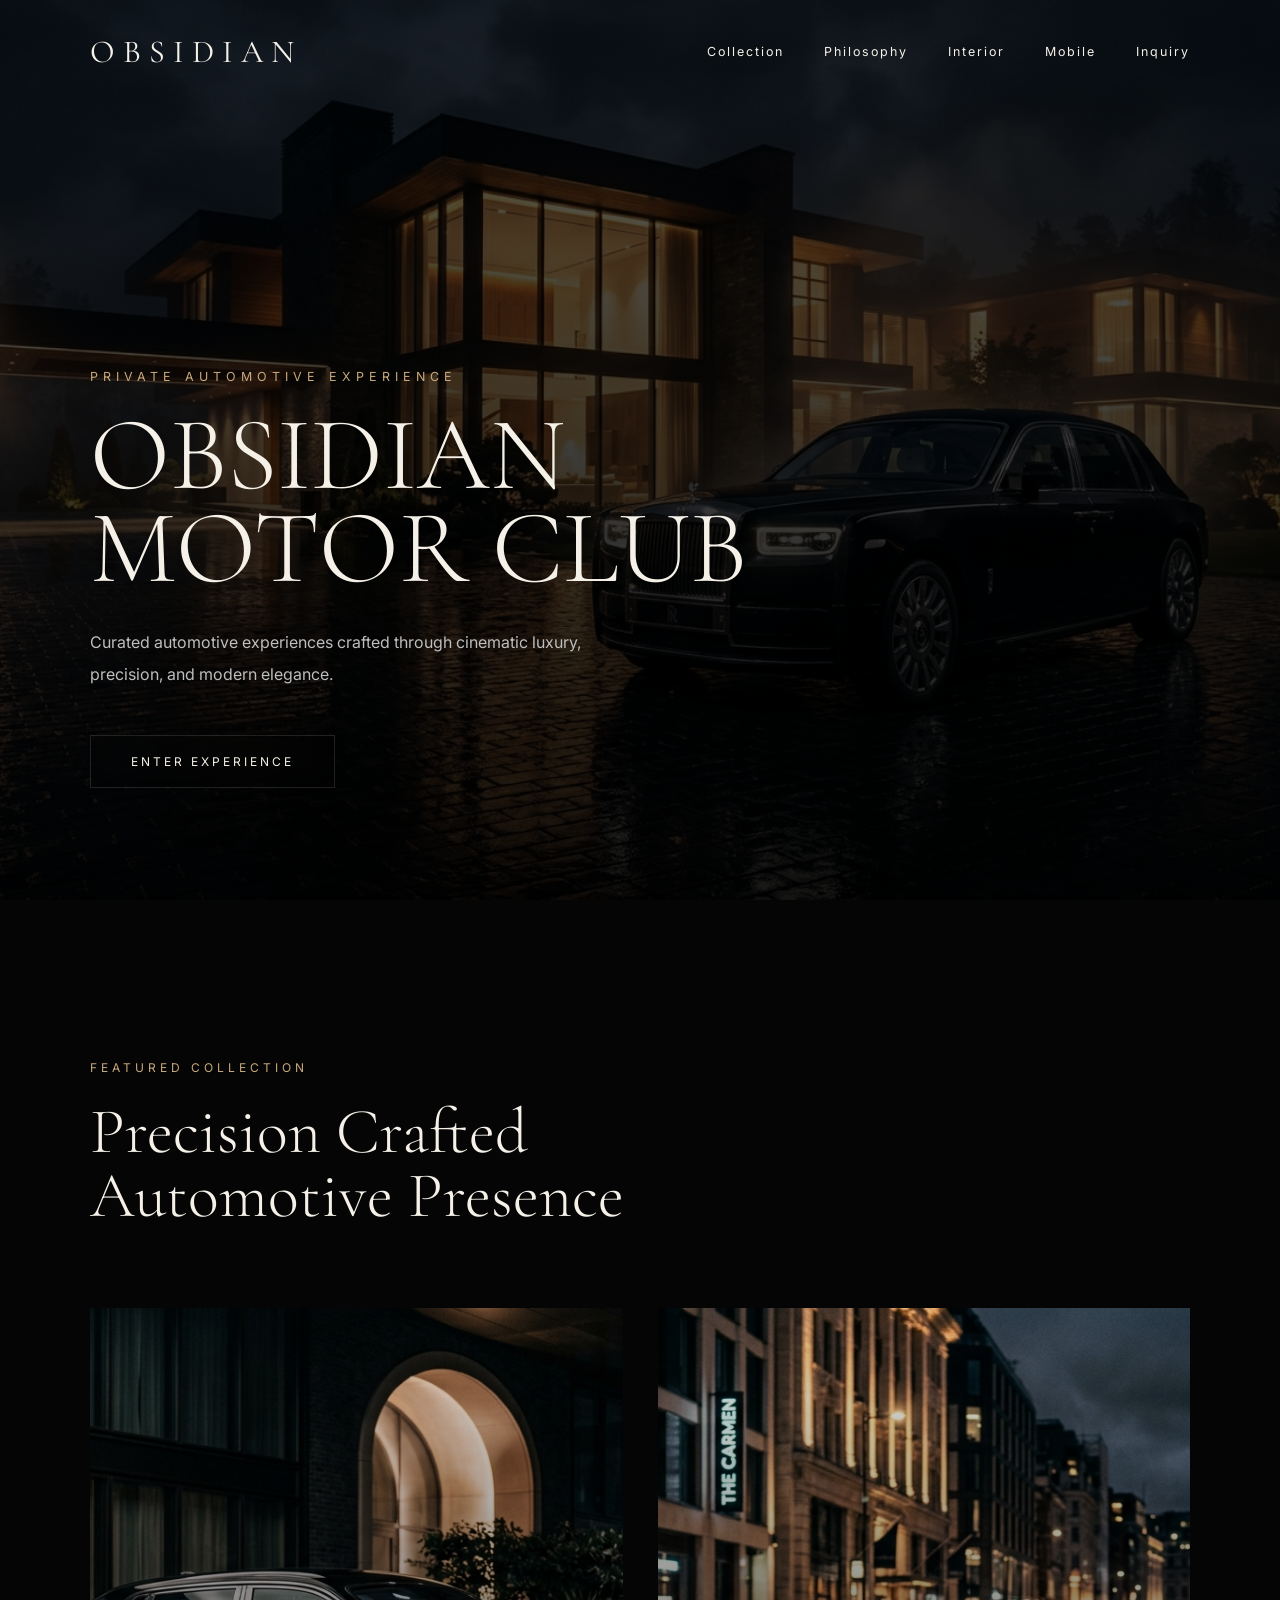
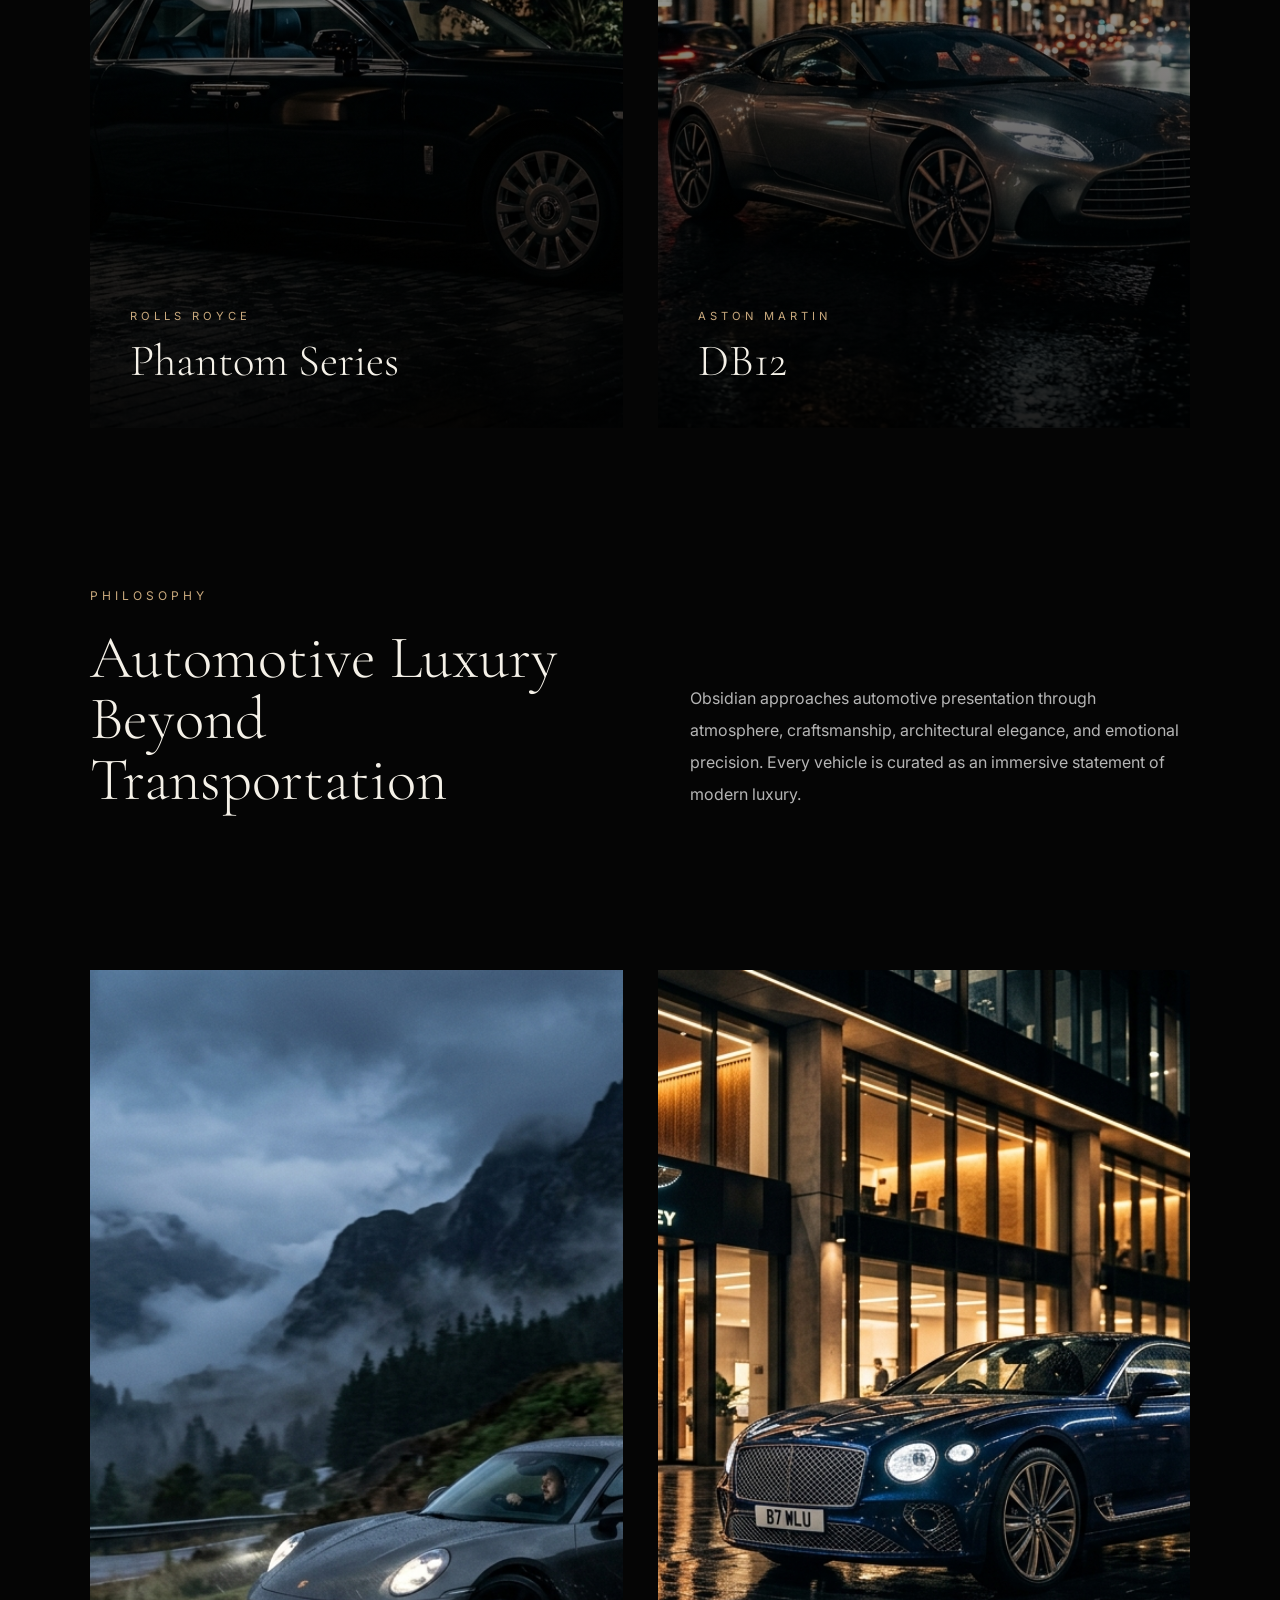
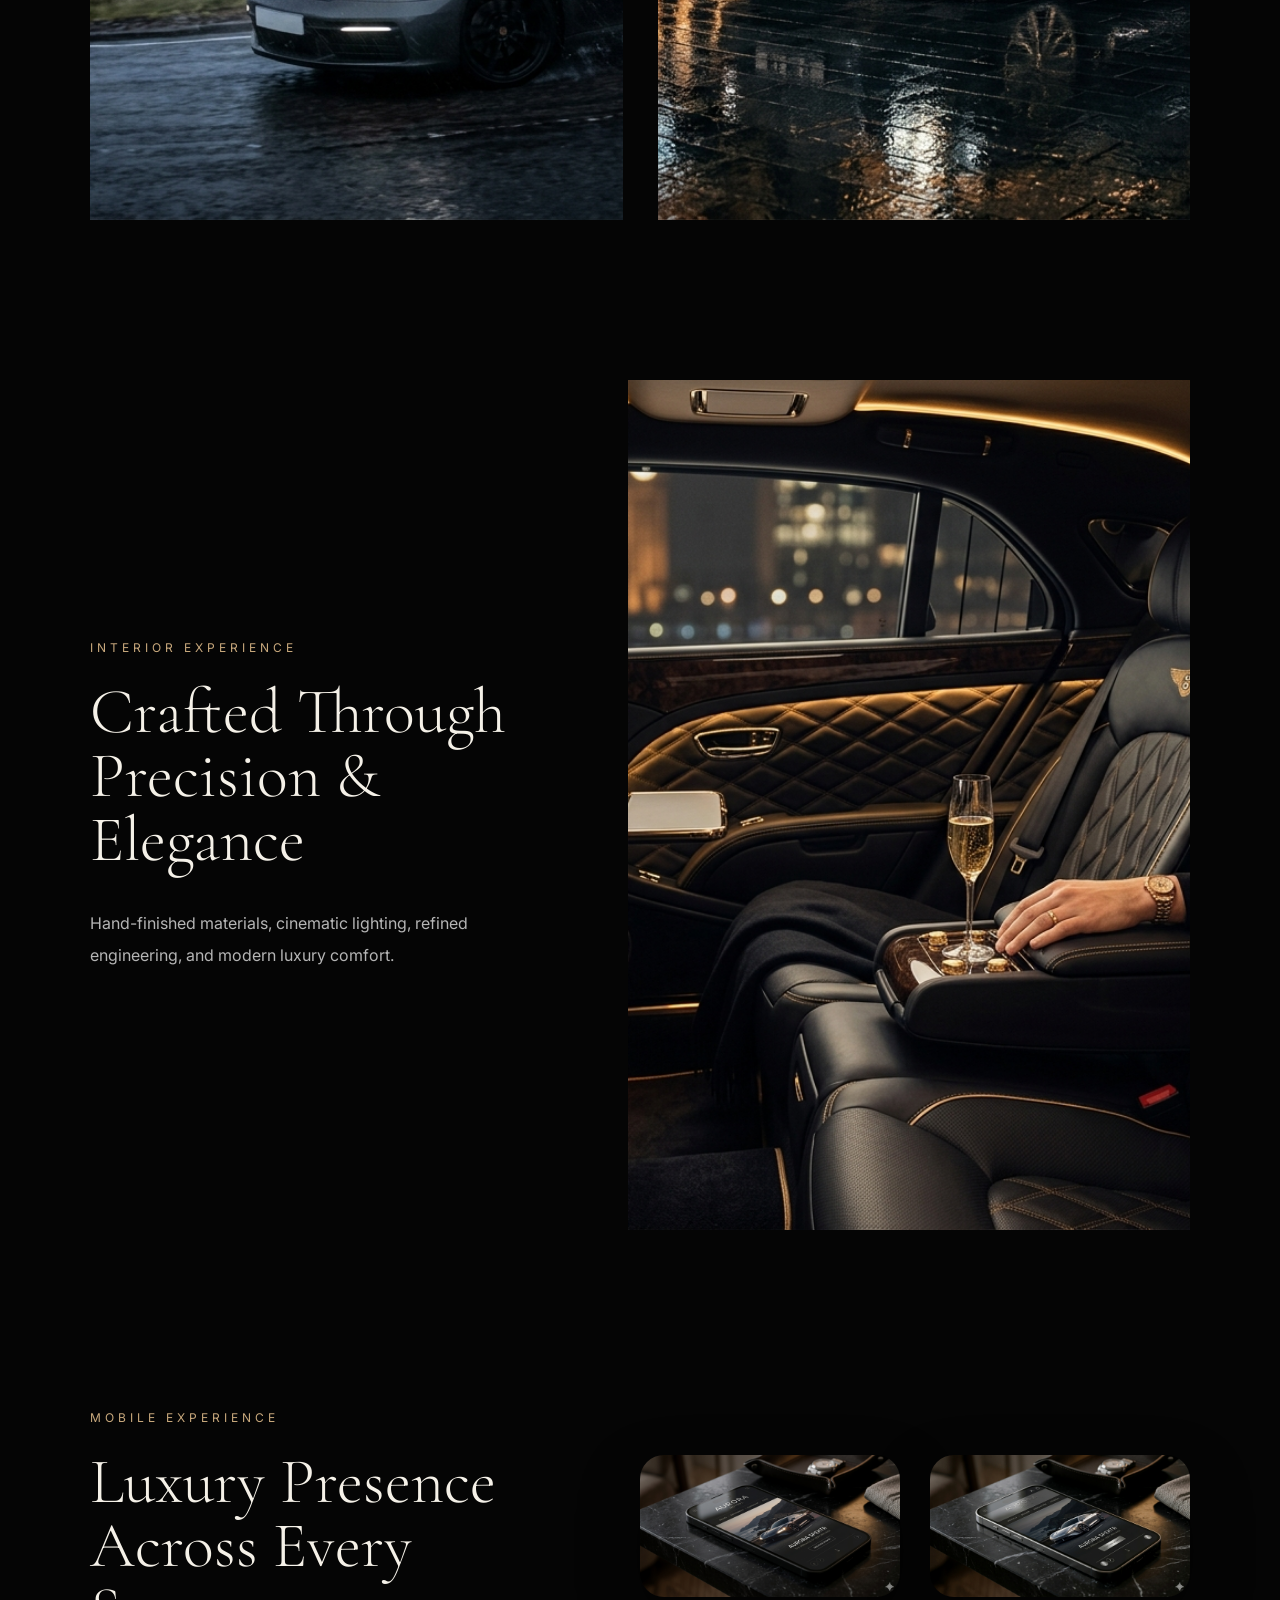
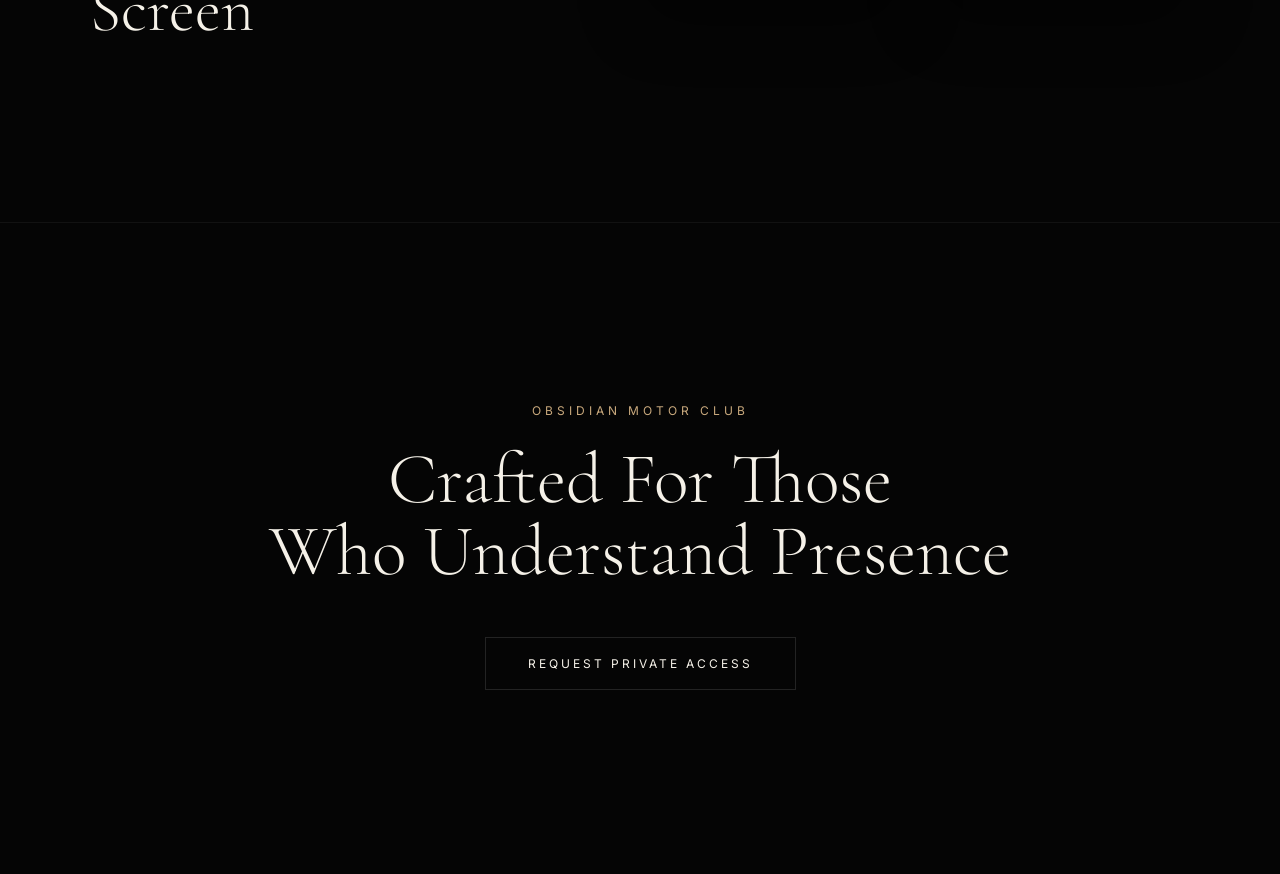
==== commit 4ff5f5c8: "index.html" ====
--- a/index.html
+++ b/index.html
@@ -44,7 +44,7 @@
 
     <!-- HEADER -->
 
- <header id="header">
+    <header id="header">
 
     <div class="logo">
 
@@ -52,13 +52,13 @@
 
     </div>
 
-     <div class="menu-toggle"
-id="menu-toggle">
-
-    <span></span>
-    <span></span>
-
-     </div>
+    <div class="menu-toggle"
+    id="menu-toggle">
+
+        <span></span>
+        <span></span>
+
+    </div>
 
     <nav>
 
@@ -82,7 +82,13 @@
             Inquiry
         </a>
 
-   <div class="mobile-menu"
+    </nav>
+
+</header>
+
+<!-- MOBILE MENU -->
+
+<div class="mobile-menu"
 id="mobile-menu">
 
     <a href="#collection">
@@ -105,11 +111,7 @@
         Inquiry
     </a>
 
-   </div>     
-
-    </nav>
-
-    </header>
+</div>
 
     <!-- HERO CONTENT -->
 
--- a/style.css
+++ b/style.css
@@ -51,6 +51,77 @@
 
 img:hover{
     transform:scale(1.02);
+}
+
+/* MENU TOGGLE */
+
+.menu-toggle{
+    display:none;
+
+    flex-direction:column;
+
+    gap:6px;
+
+    cursor:pointer;
+
+    z-index:1200;
+}
+
+.menu-toggle span{
+    width:28px;
+    height:1px;
+
+    background:#F5F1E8;
+
+    transition:0.4s ease;
+}
+
+/* MOBILE MENU */
+
+.mobile-menu{
+    position:fixed;
+
+    top:0;
+    right:-100%;
+
+    width:100%;
+    height:100vh;
+
+    background:#050505;
+
+    display:flex;
+    flex-direction:column;
+    justify-content:center;
+    align-items:center;
+
+    gap:35px;
+
+    z-index:1100;
+
+    transition:0.7s ease;
+}
+
+.mobile-menu.active{
+    right:0;
+}
+
+.mobile-menu a{
+    text-decoration:none;
+
+    color:#F5F1E8;
+
+    font-family:
+    'Cormorant Garamond',serif;
+
+    font-size:2.2rem;
+
+    letter-spacing:3px;
+
+    transition:0.4s ease;
+}
+
+.mobile-menu a:hover{
+    color:#C9A97D;
 }
 
 /* HERO */
@@ -712,4 +783,12 @@
         width:220px;
     }
 
-    }
+    nav{
+        display:none;
+    }
+
+    .menu-toggle{
+        display:flex;
+    }
+
+    }
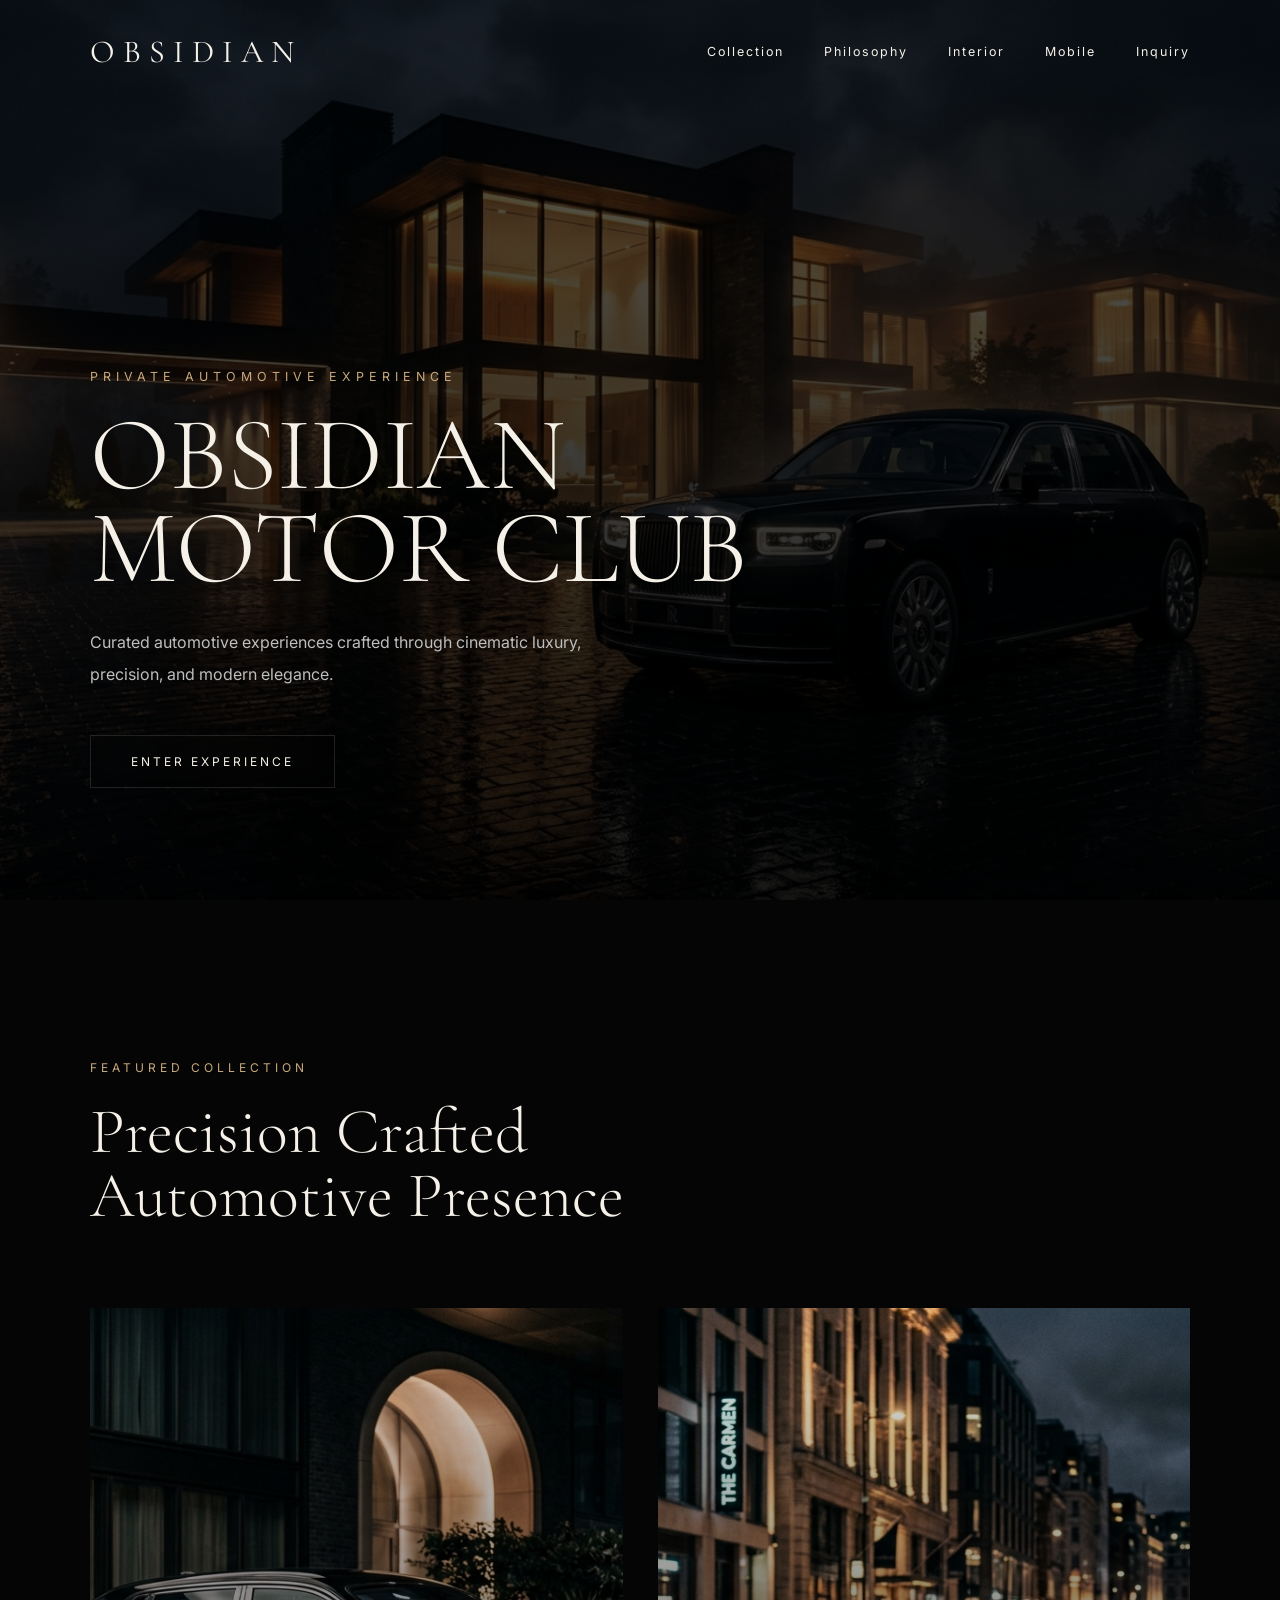
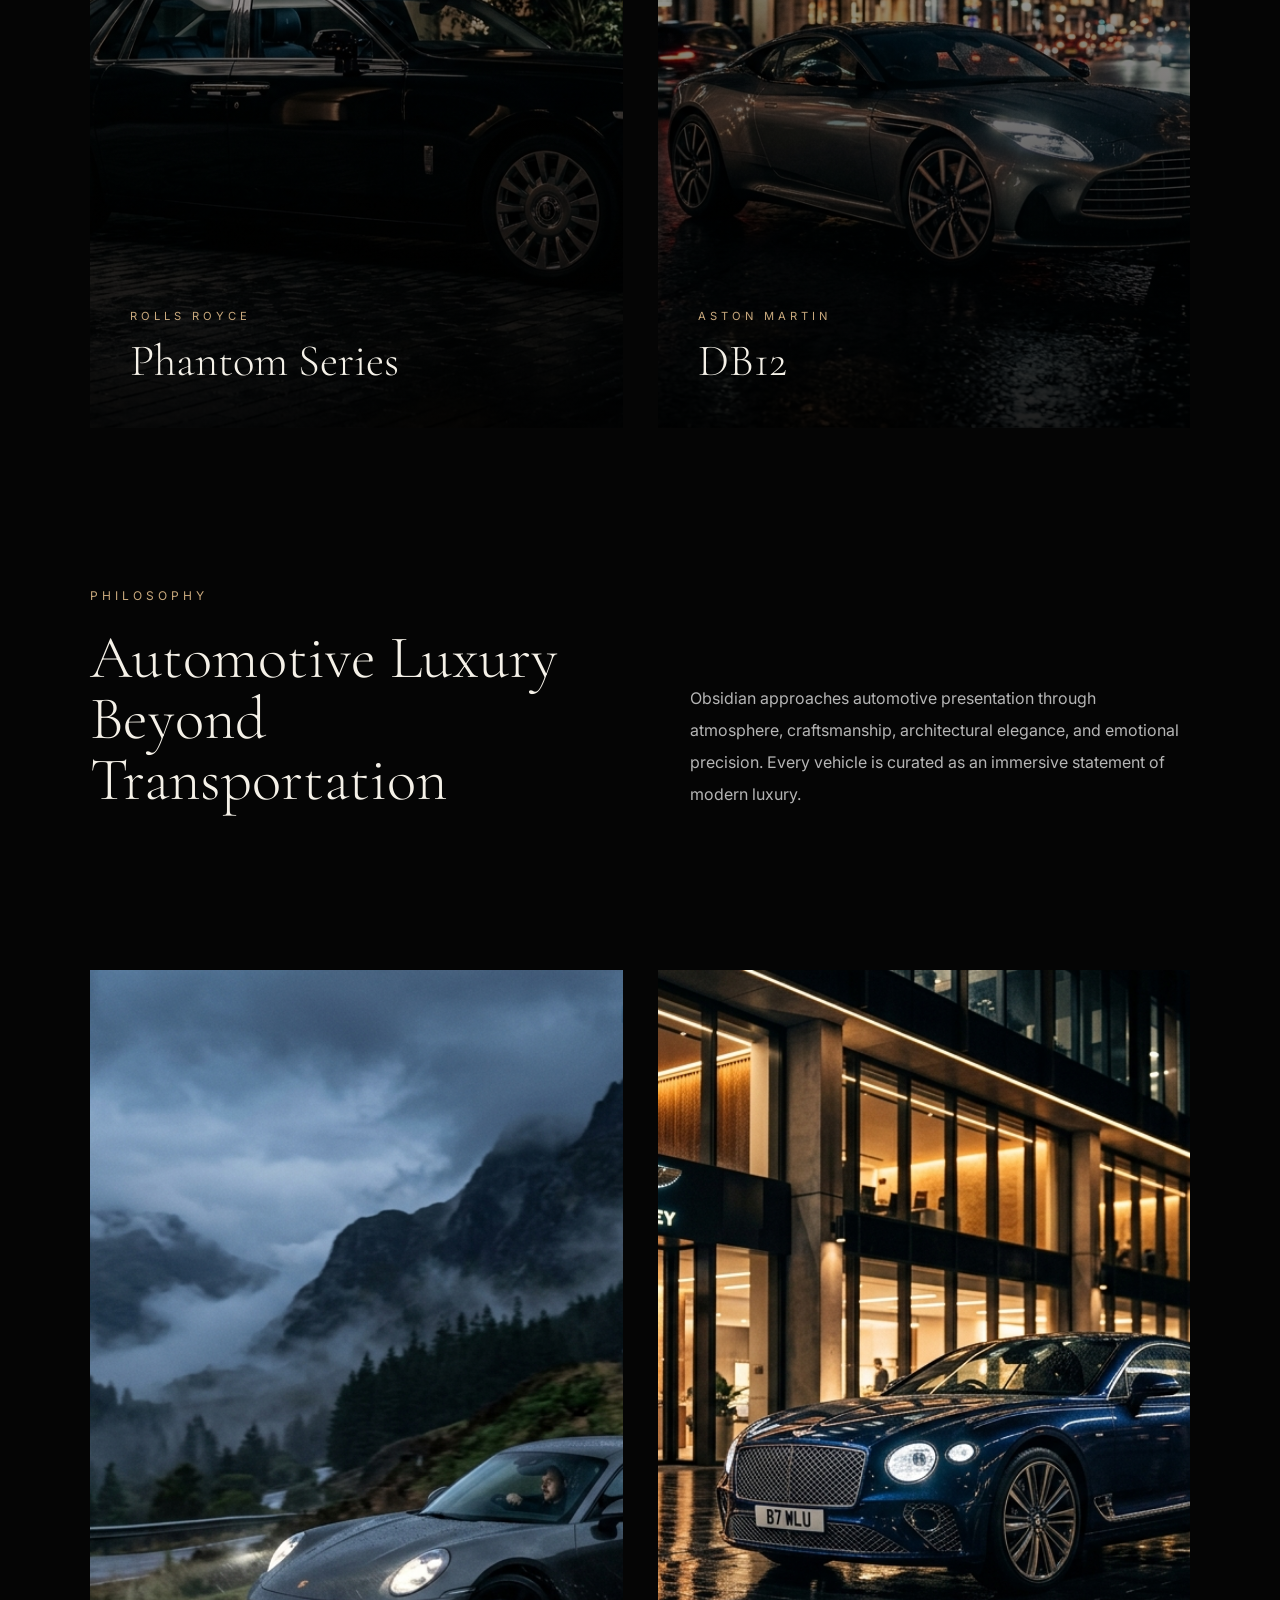
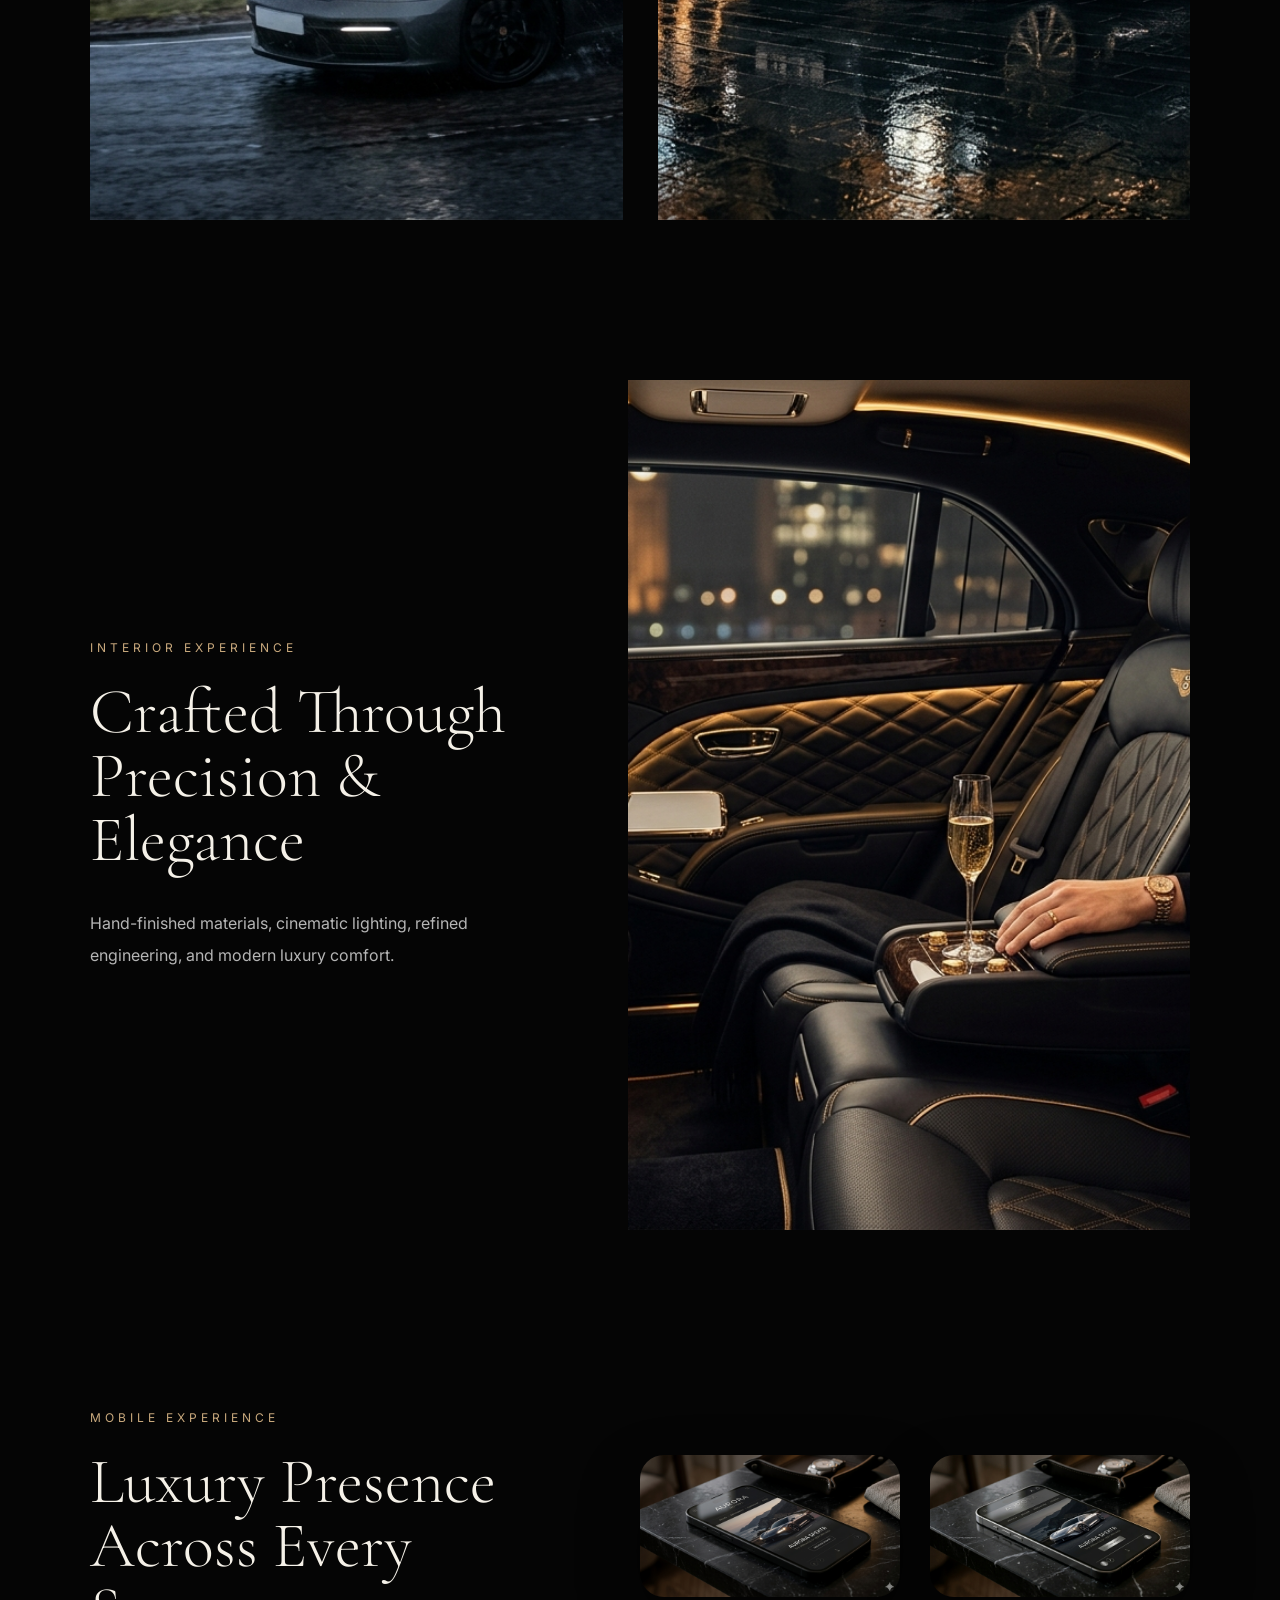
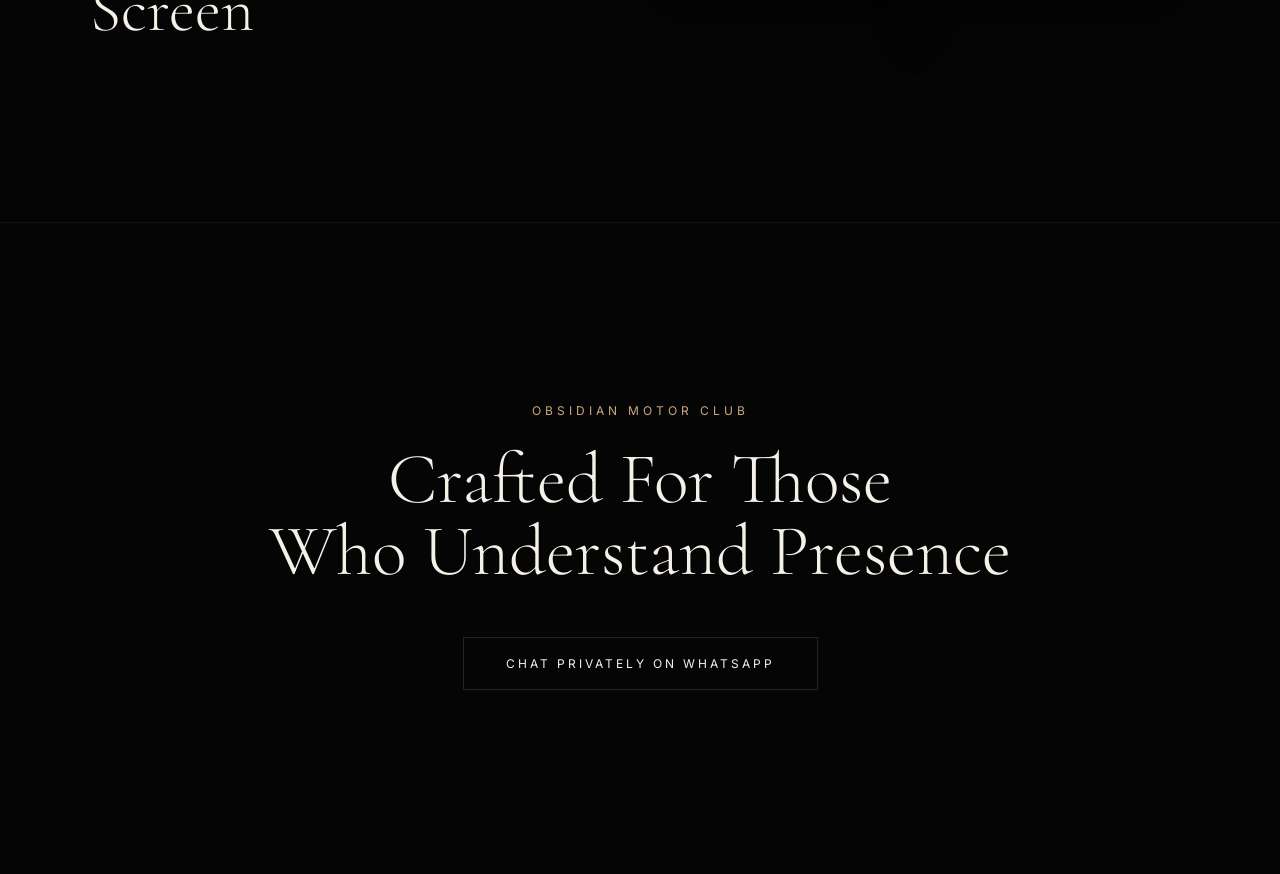
==== commit 93a512f4: "Update index.html" ====
--- a/index.html
+++ b/index.html
@@ -365,7 +365,7 @@
 
     <a href="https://kagonameshack-cmyk.github.io/Kagona-webdesign-/index.html#projects">
 
-        REQUEST PRIVATE ACCESS
+        CHAT PRIVATELY ON WHATSAPP
 
     </a>
 
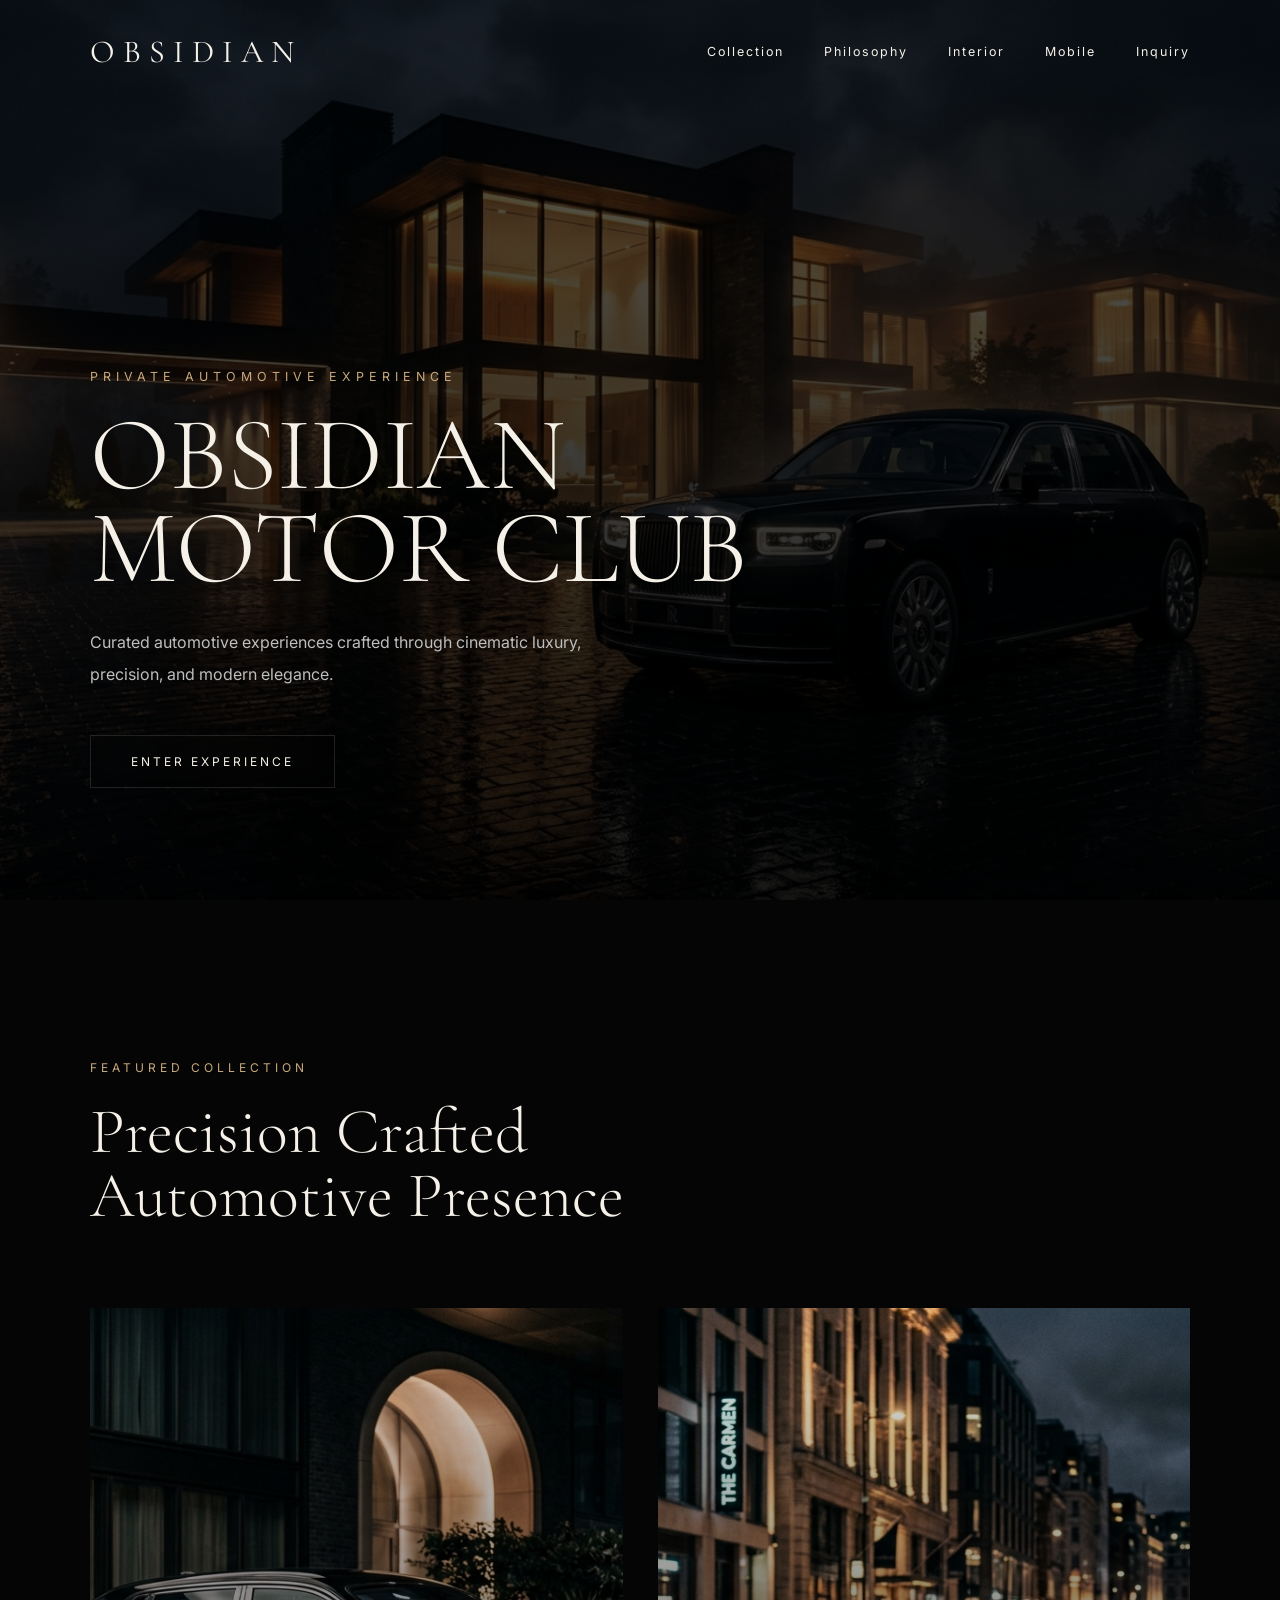
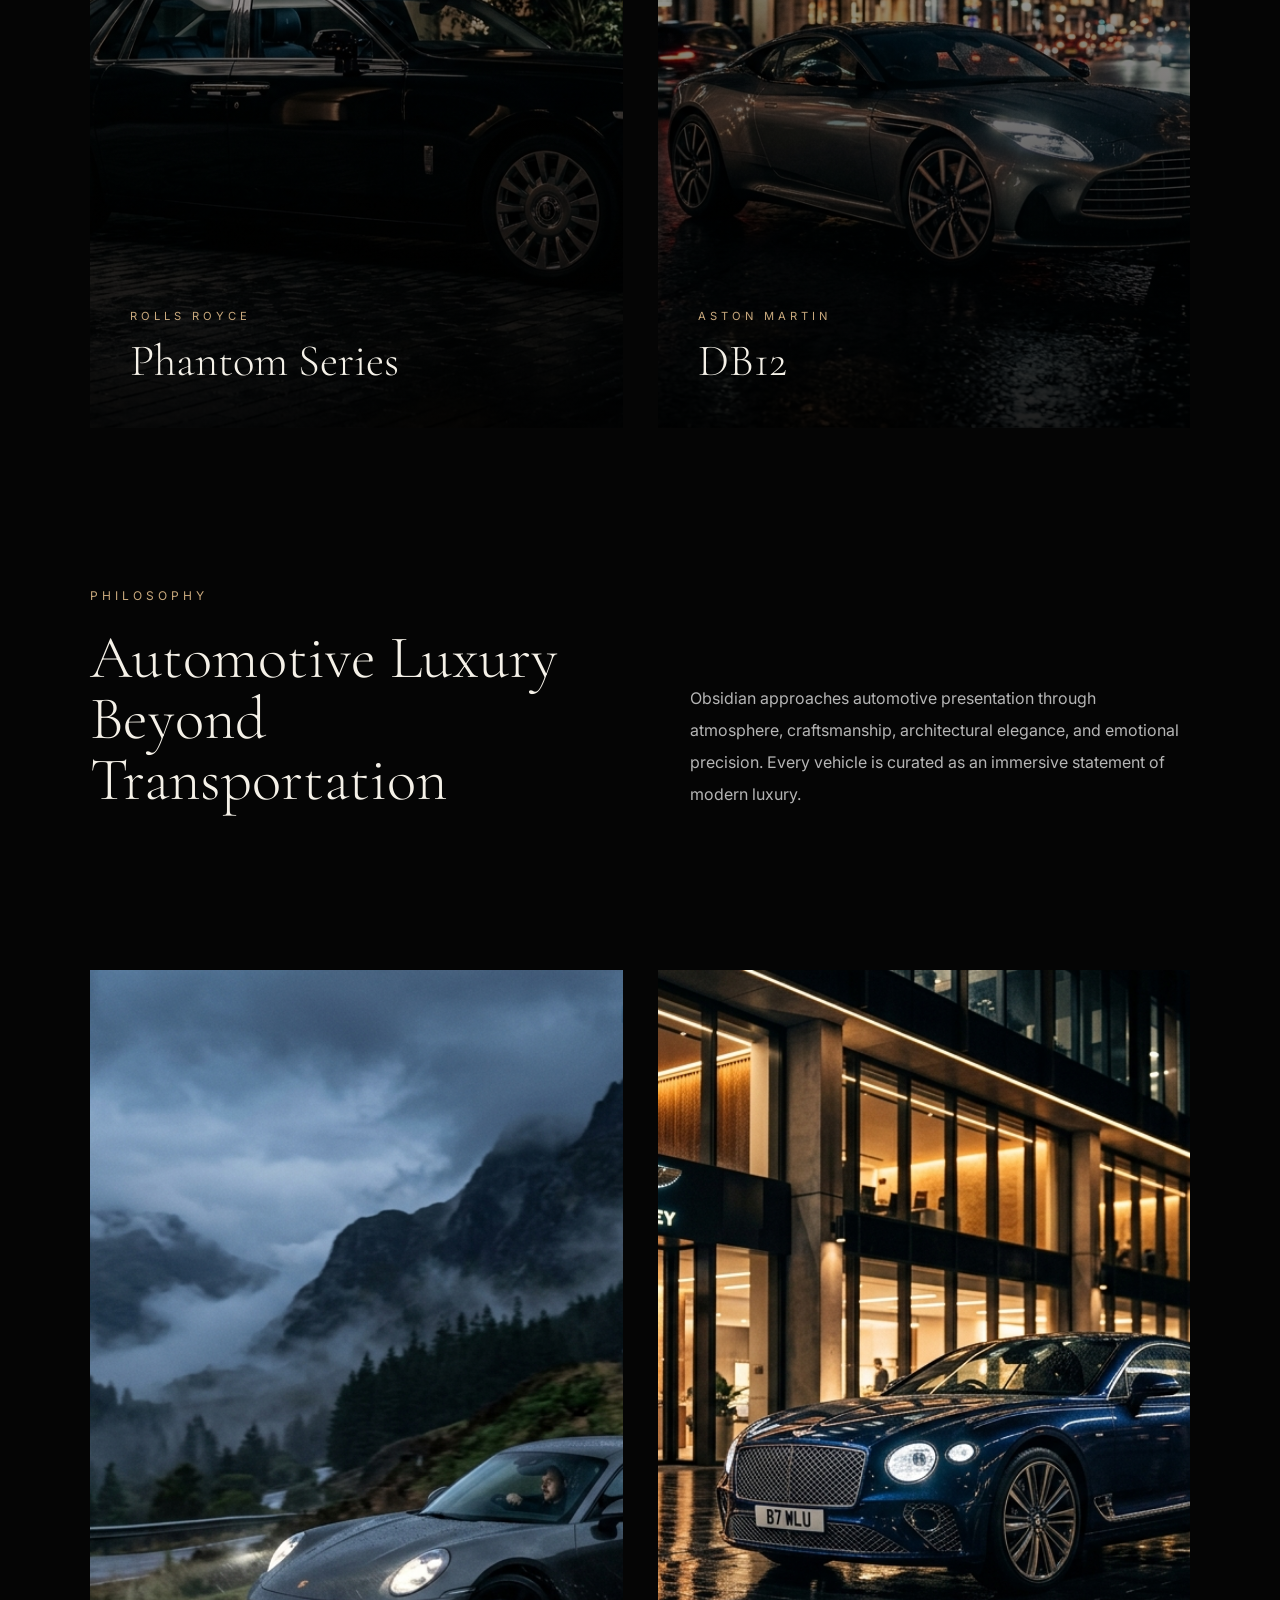
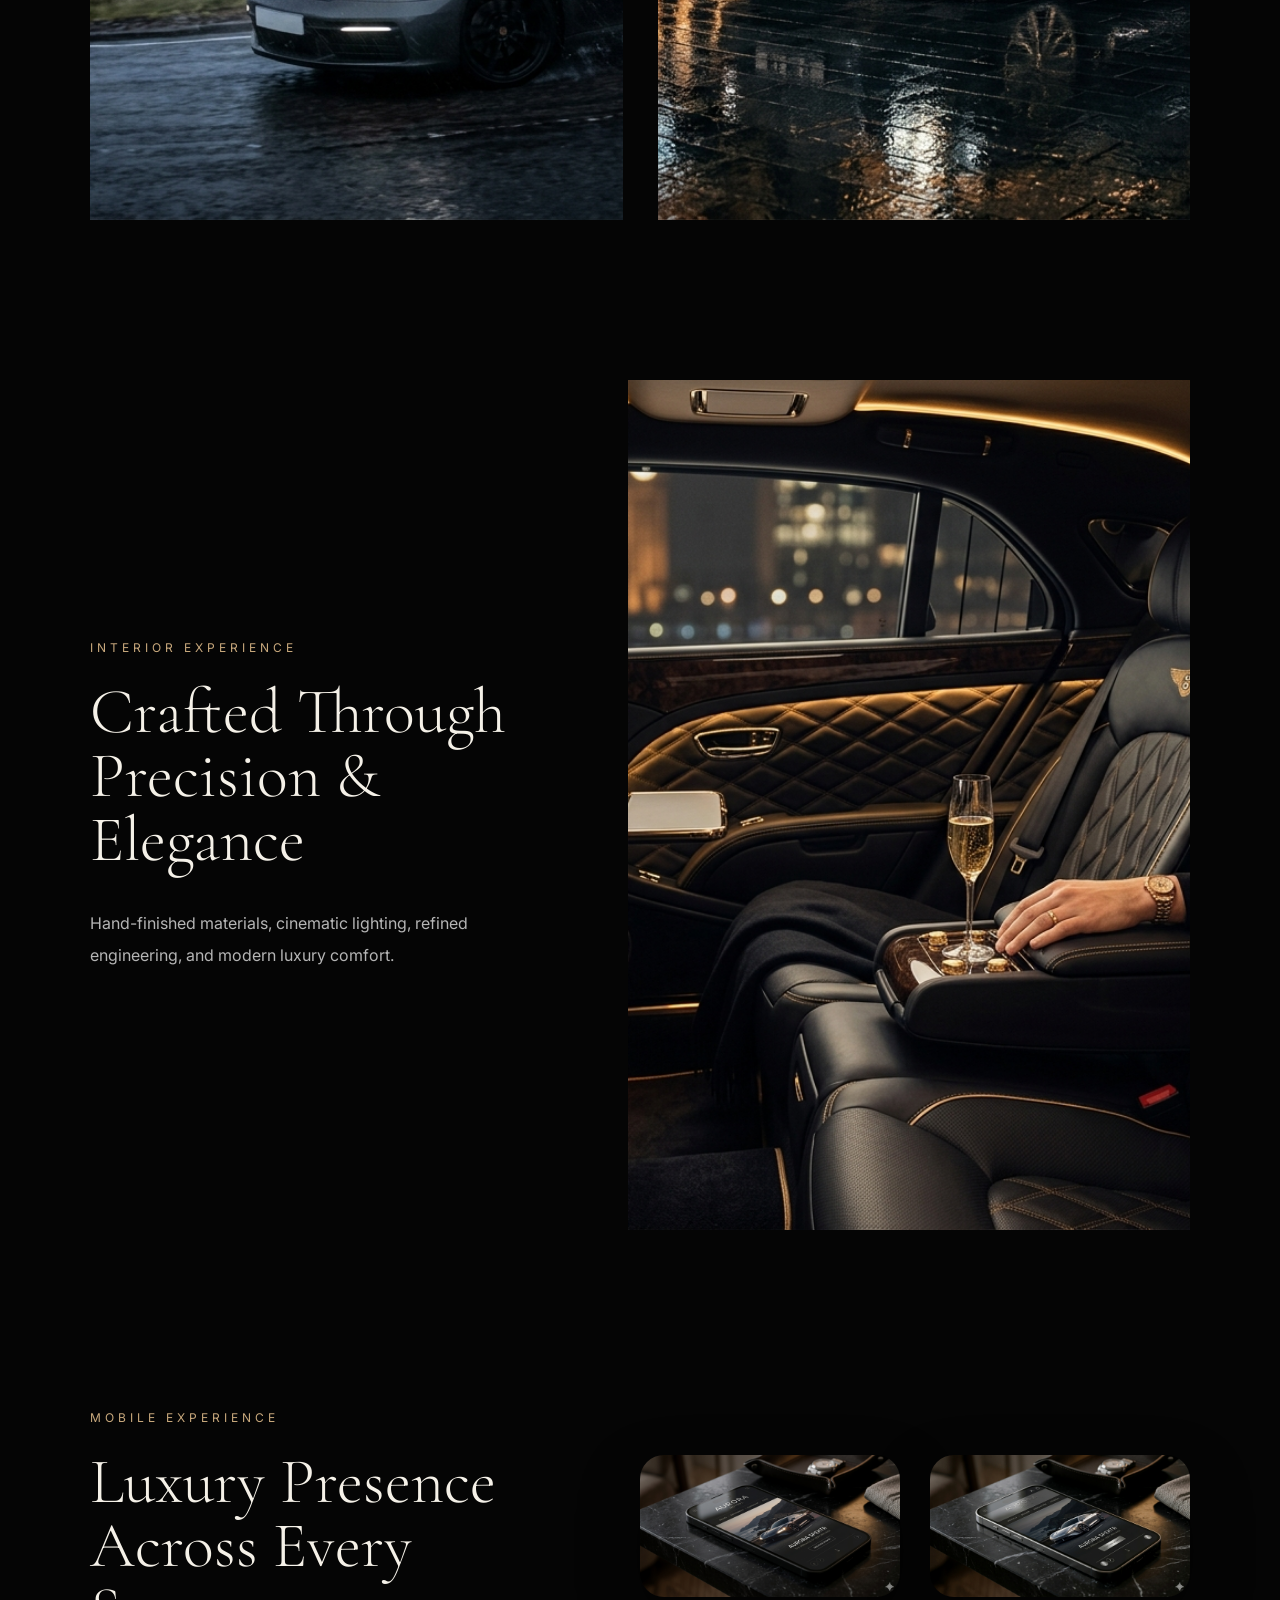
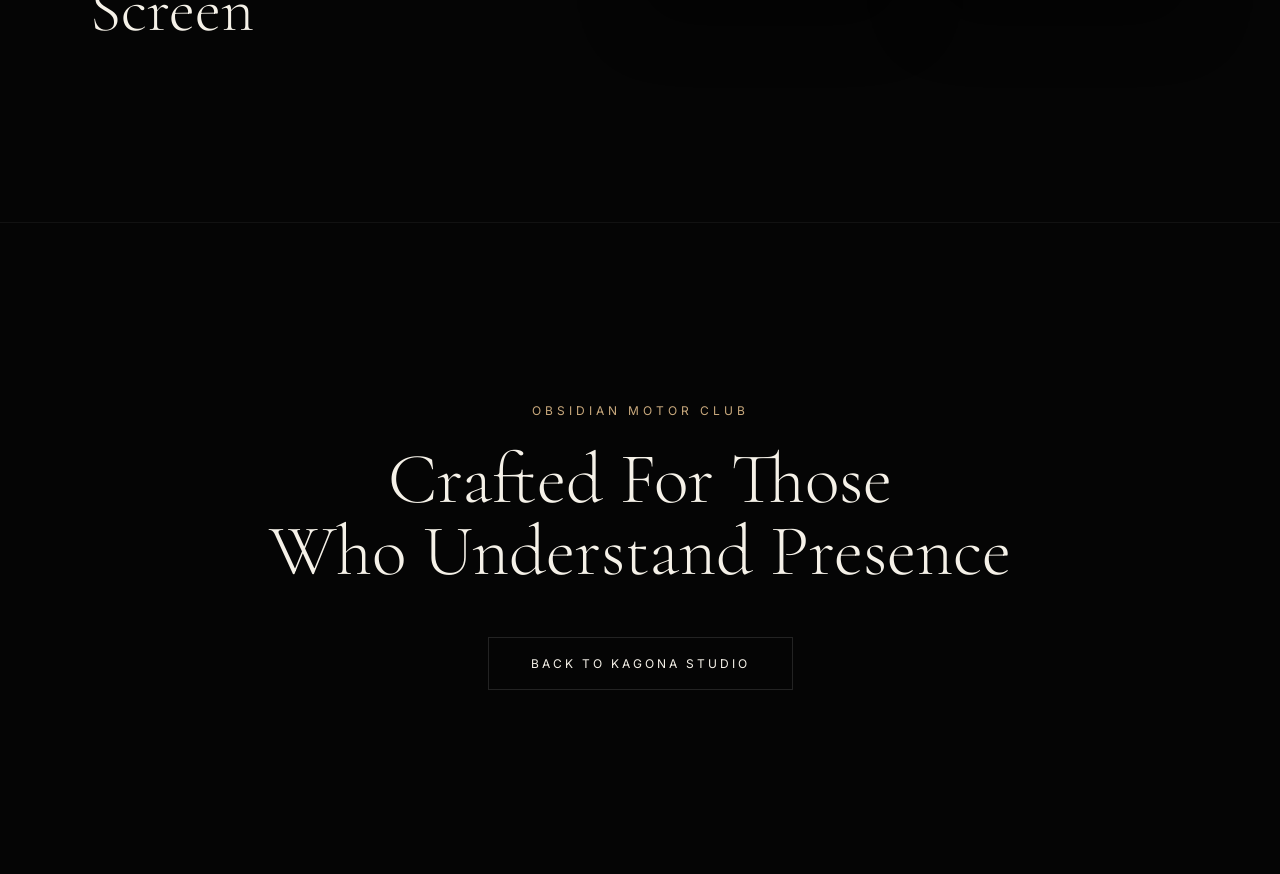
==== commit 2d544ba3: "Update index.html" ====
--- a/index.html
+++ b/index.html
@@ -365,7 +365,7 @@
 
     <a href="https://kagonameshack-cmyk.github.io/Kagona-webdesign-/index.html#projects">
 
-        CHAT PRIVATELY ON WHATSAPP
+        BACK TO KAGONA STUDIO 
 
     </a>
 
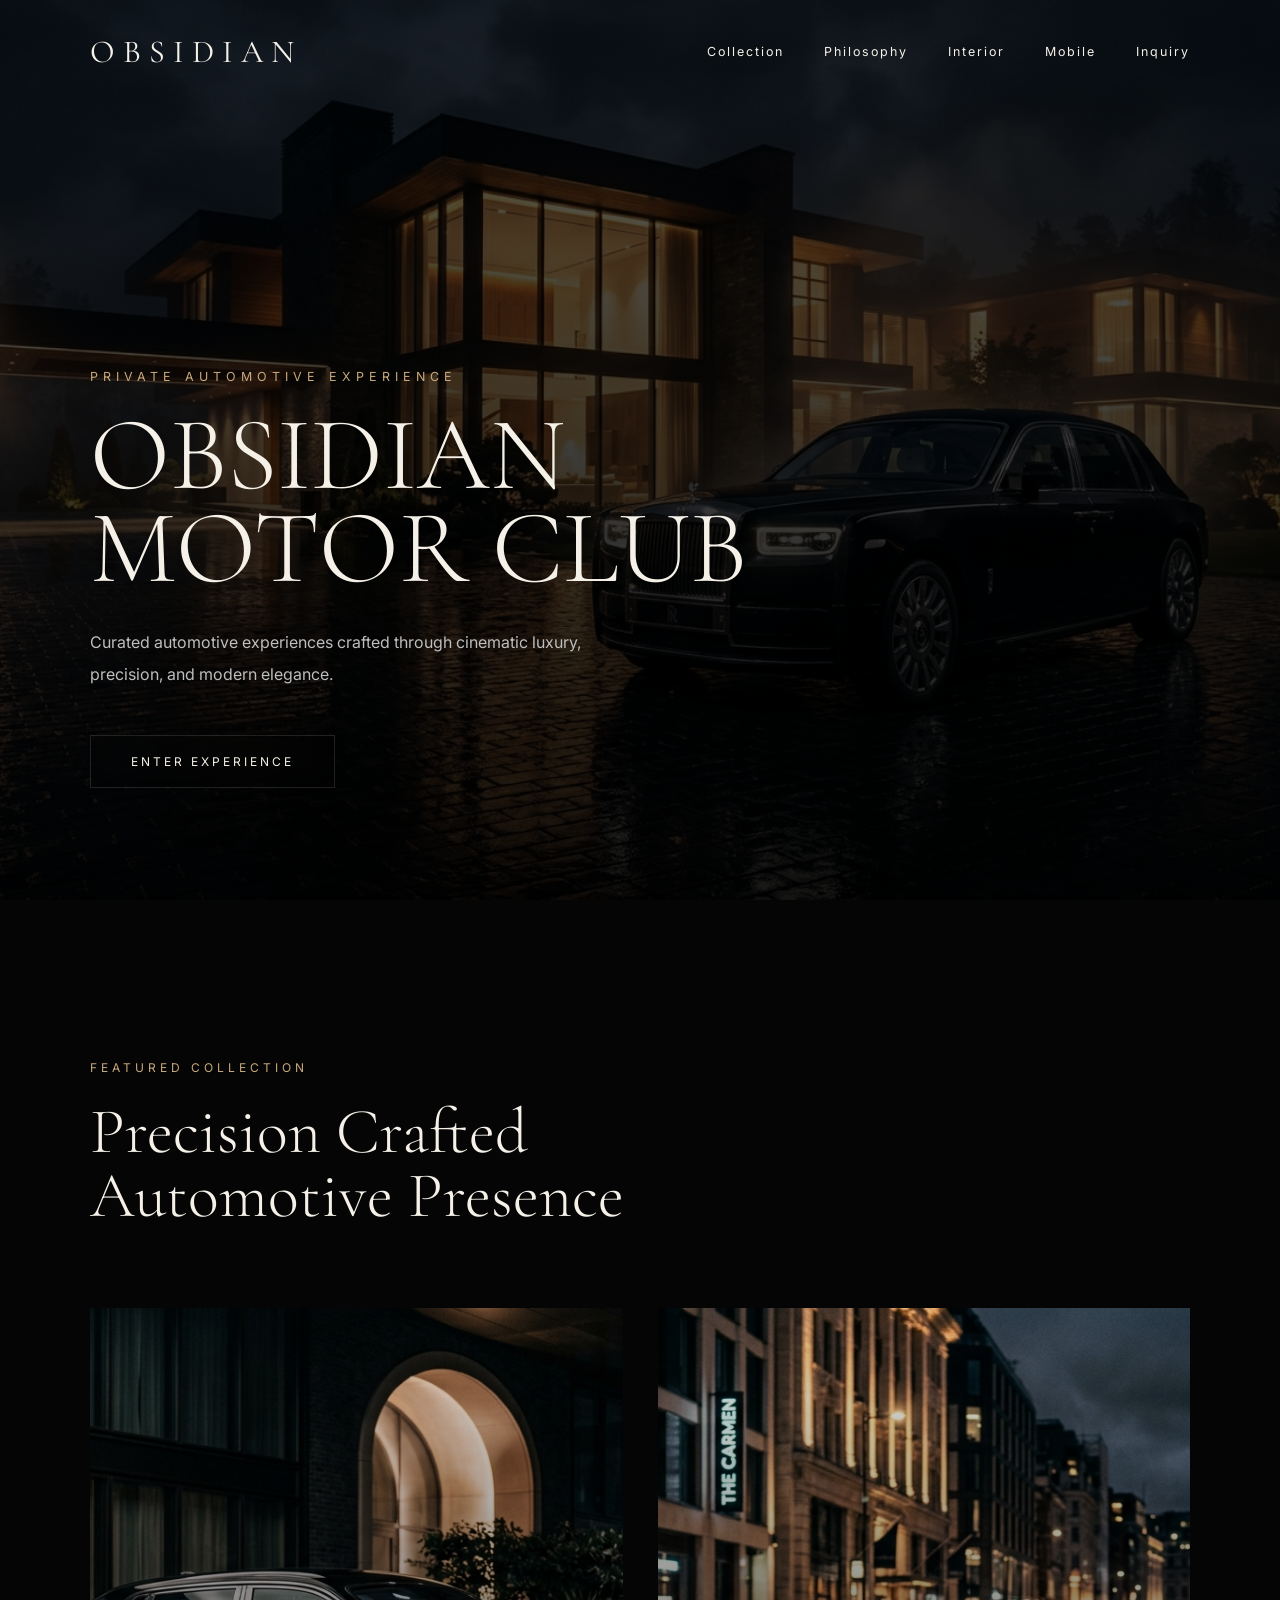
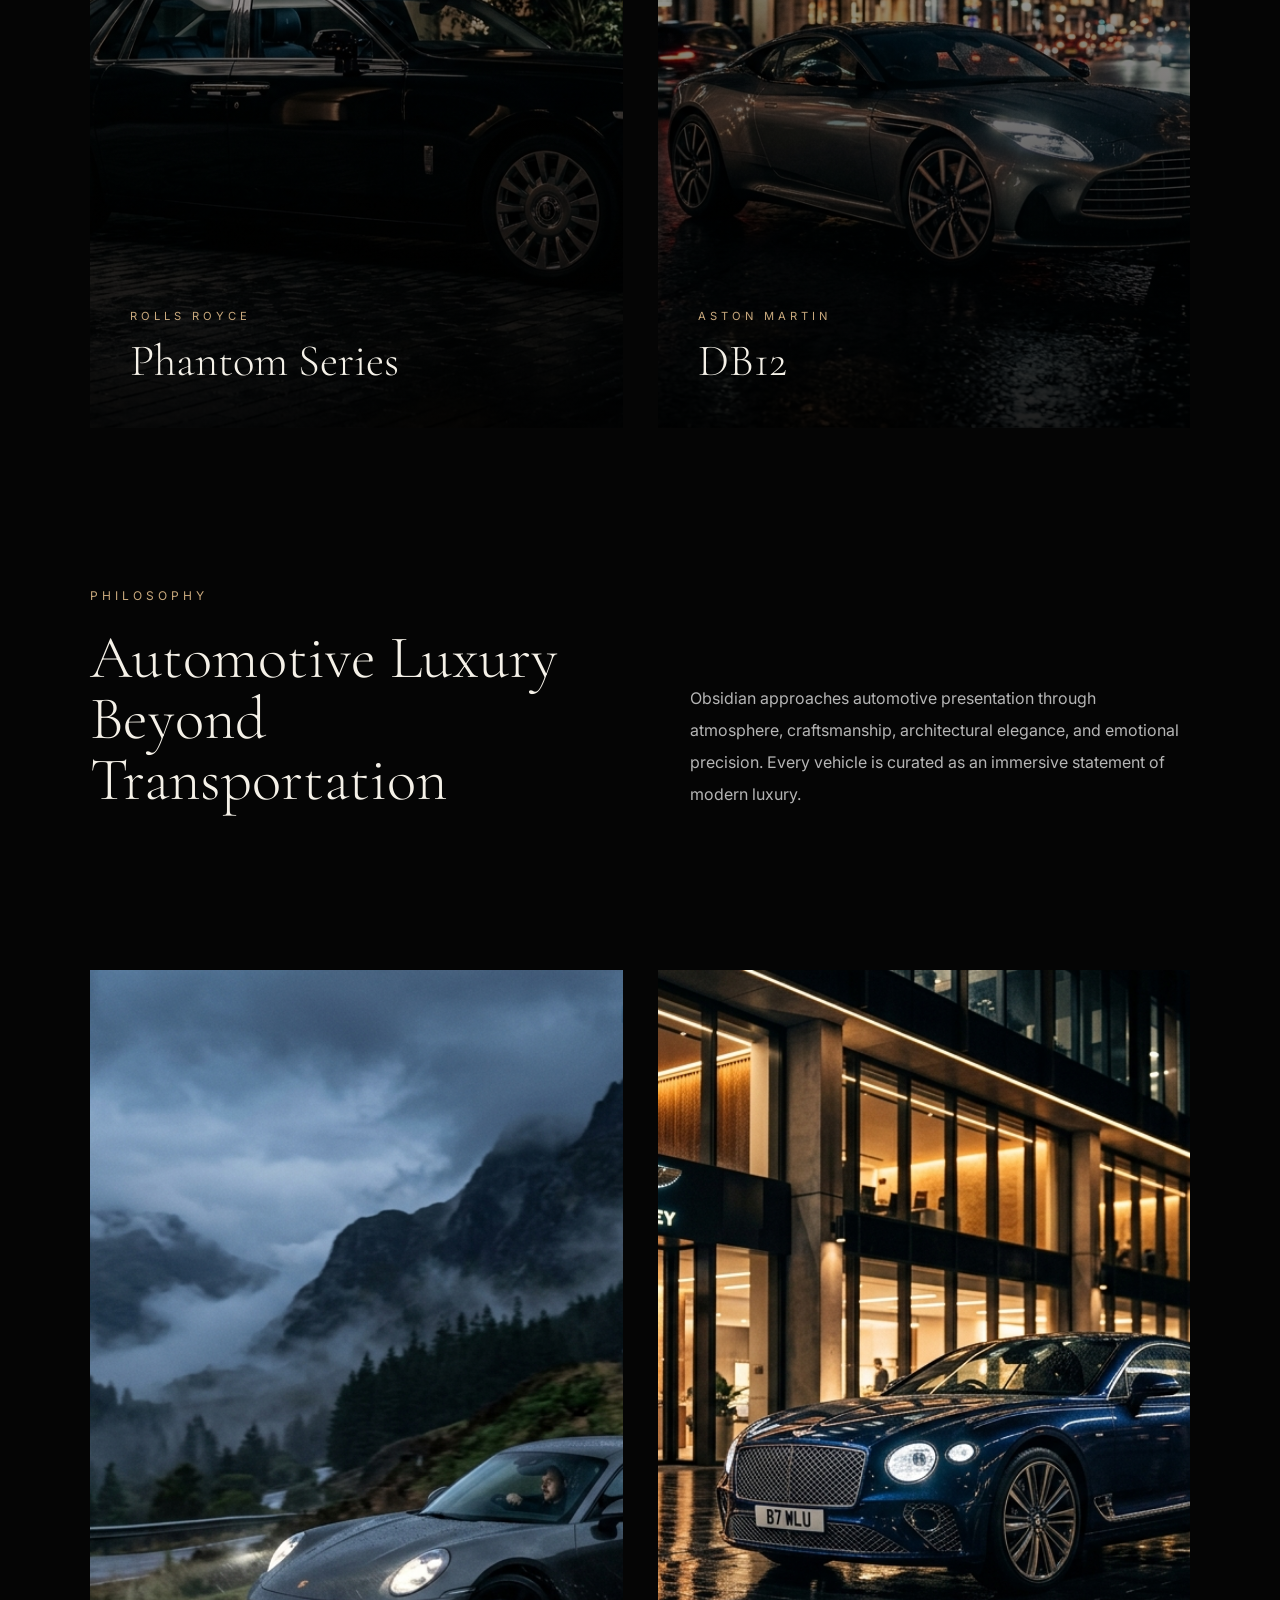
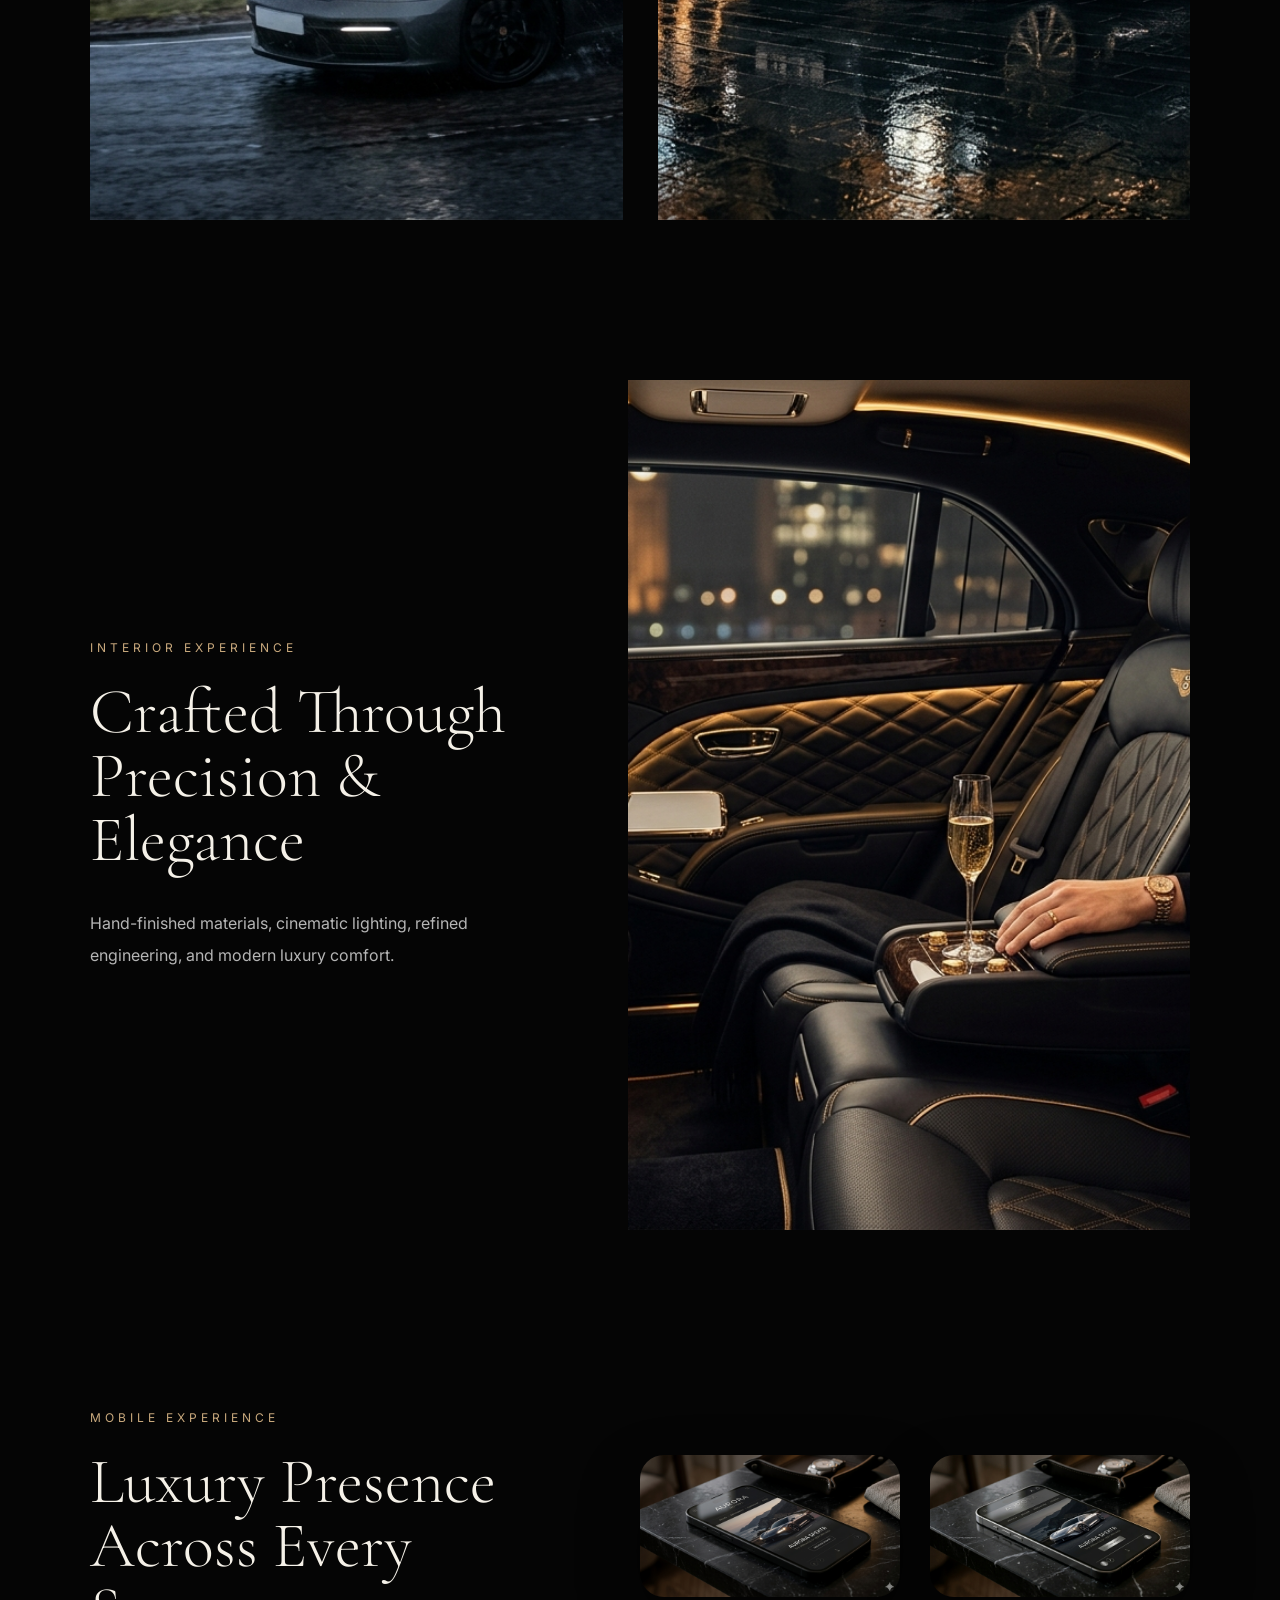
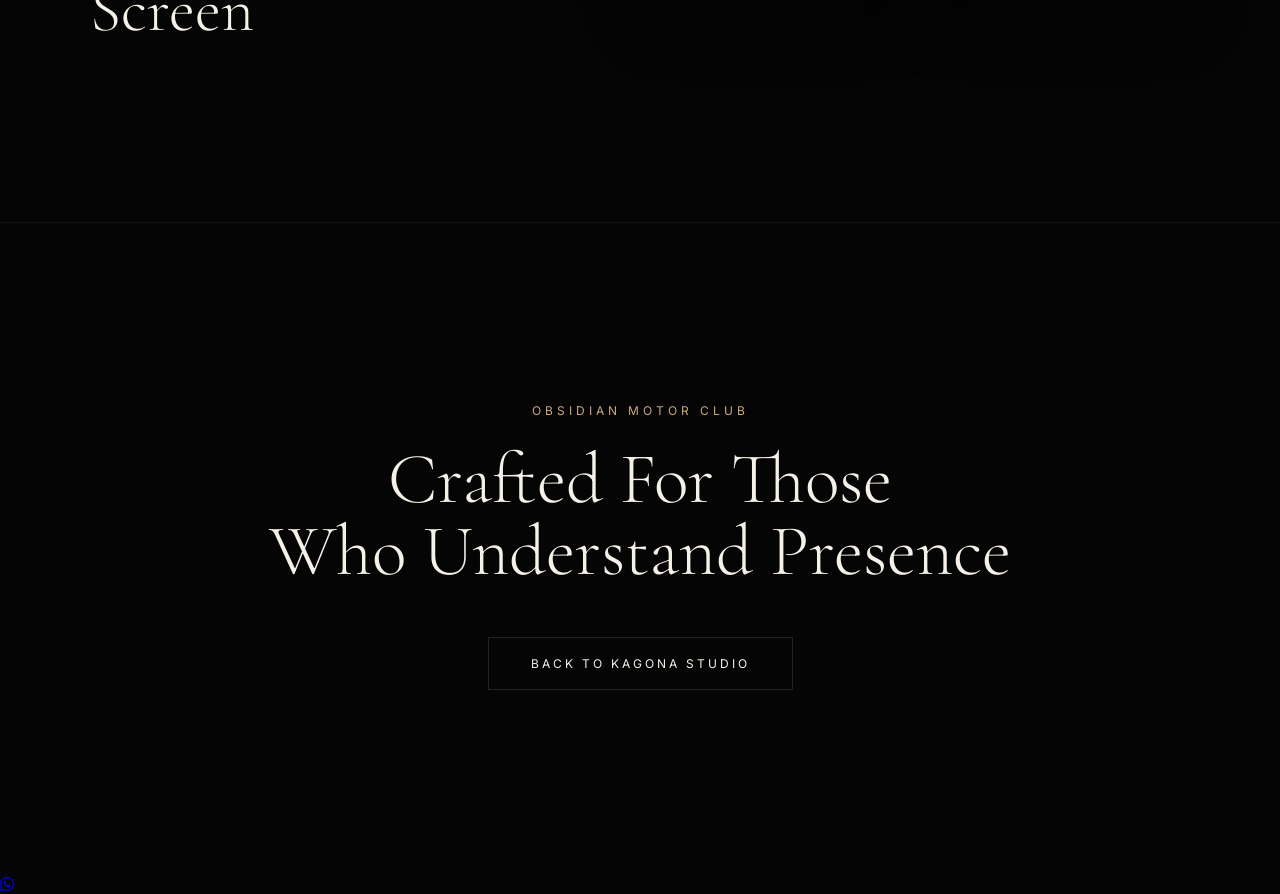
==== commit c3a941b5: "Update index.html" ====
--- a/index.html
+++ b/index.html
@@ -24,6 +24,9 @@
 href="https://fonts.googleapis.com/css2?family=Cormorant+Garamond:wght@300;400;500;600&family=Inter:wght@300;400;500&display=swap"
 rel="stylesheet">
 
+<link rel="stylesheet"
+href="https://cdnjs.cloudflare.com/ajax/libs/font-awesome/6.5.1/css/all.min.css">
+    
 <link rel="stylesheet"
 href="style.css">
 
@@ -370,9 +373,19 @@
     </a>
 
 </section>
-
+  
 <script src="script.js"></script>
 
+<!-- FLOATING WHATSAPP-->
+    
+<a href="https://wa.me/254710138060?text=Hello%20Kagona,%20I%20just%20visited%20your%20website%20and%20would%20like%20to%20discuss%20a%20project."
+class="floating-whatsapp"
+target="_blank">
+
+    <i class="fab fa-whatsapp"></i>
+
+</a>
+    
 </body>
 
             </html>
